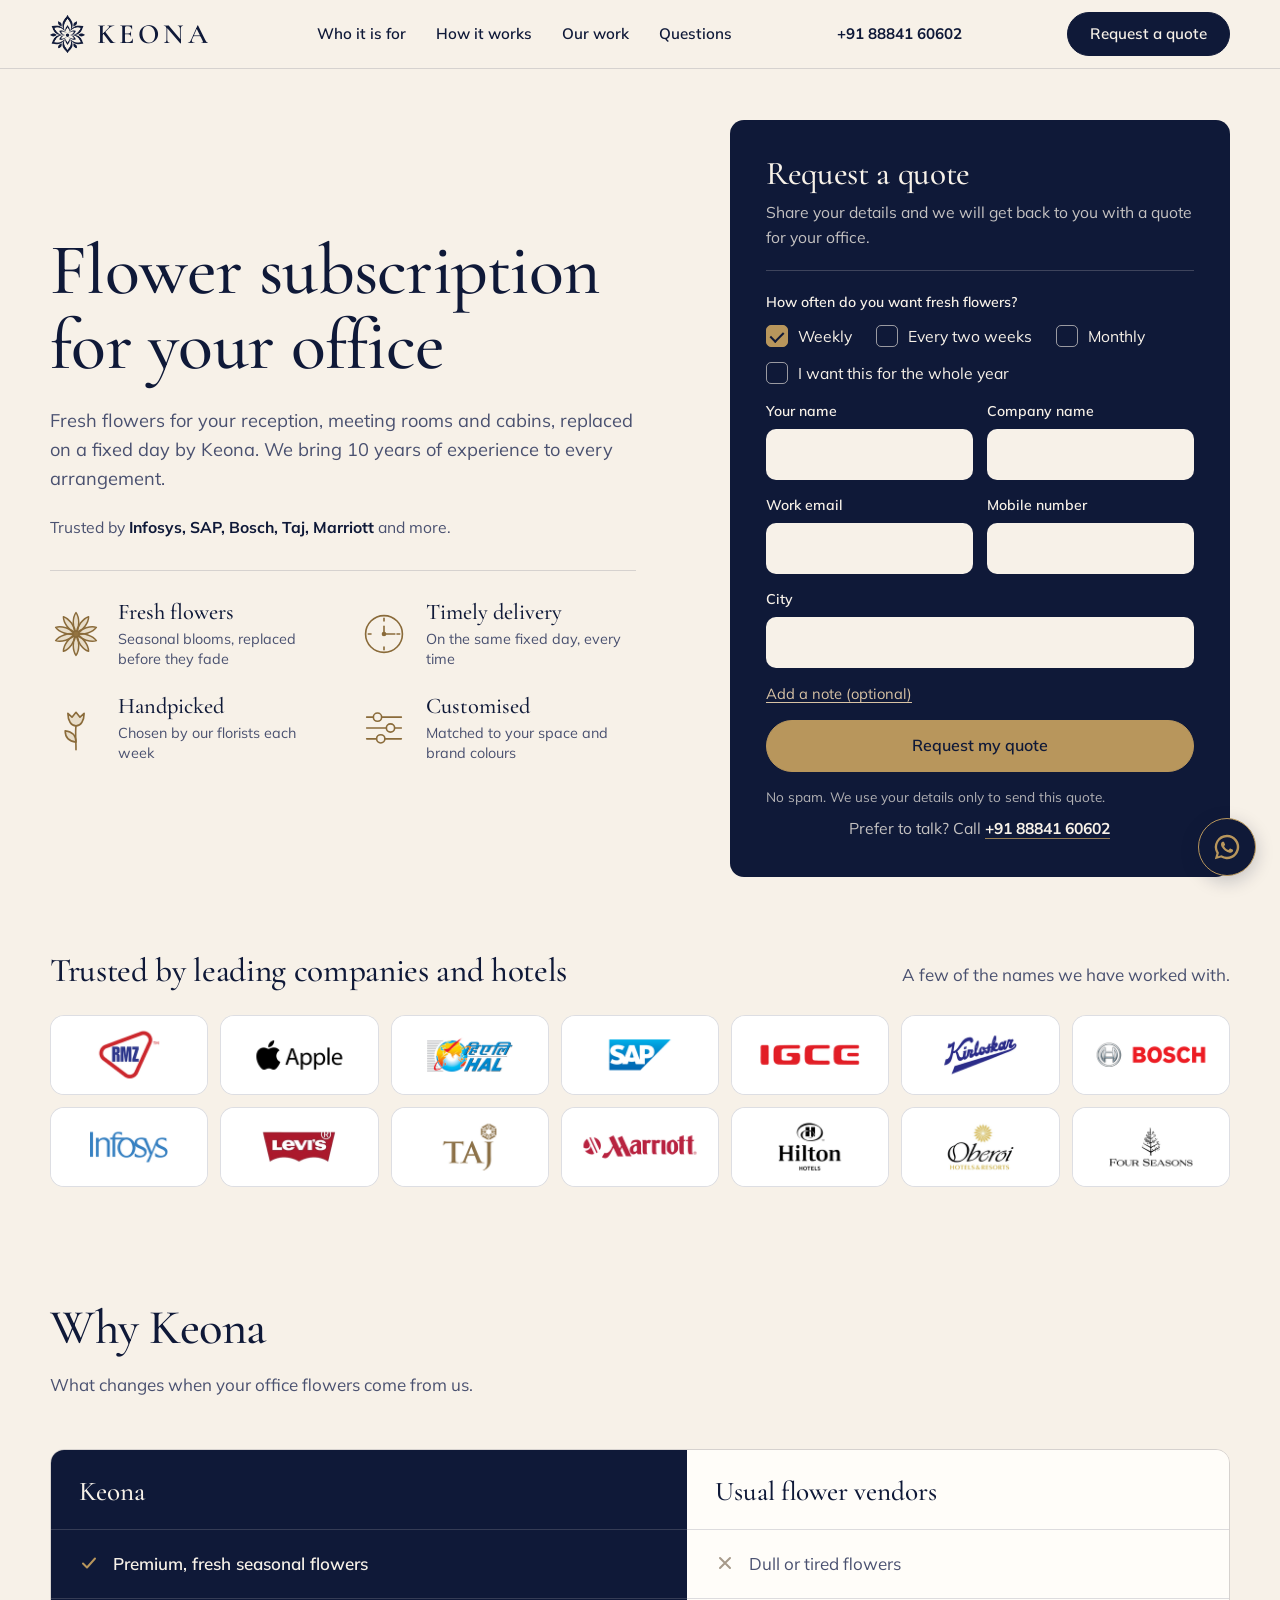
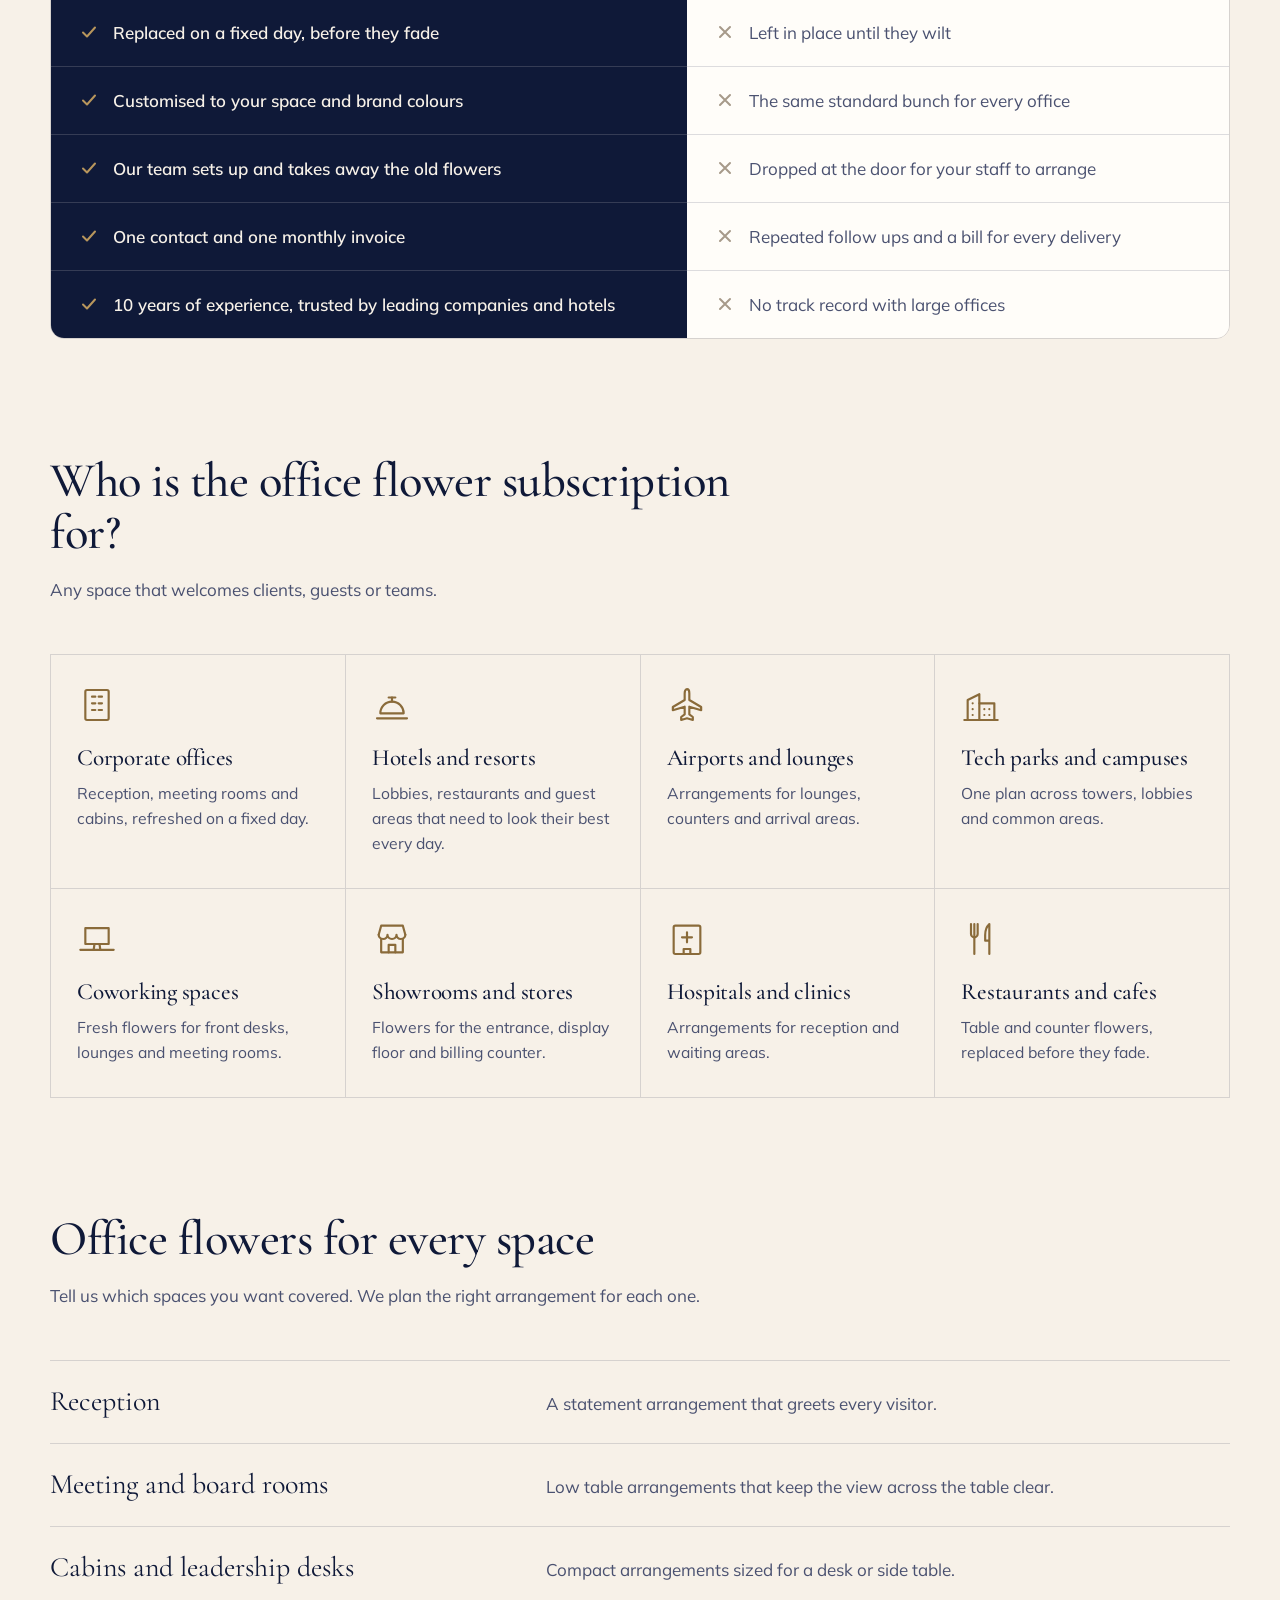
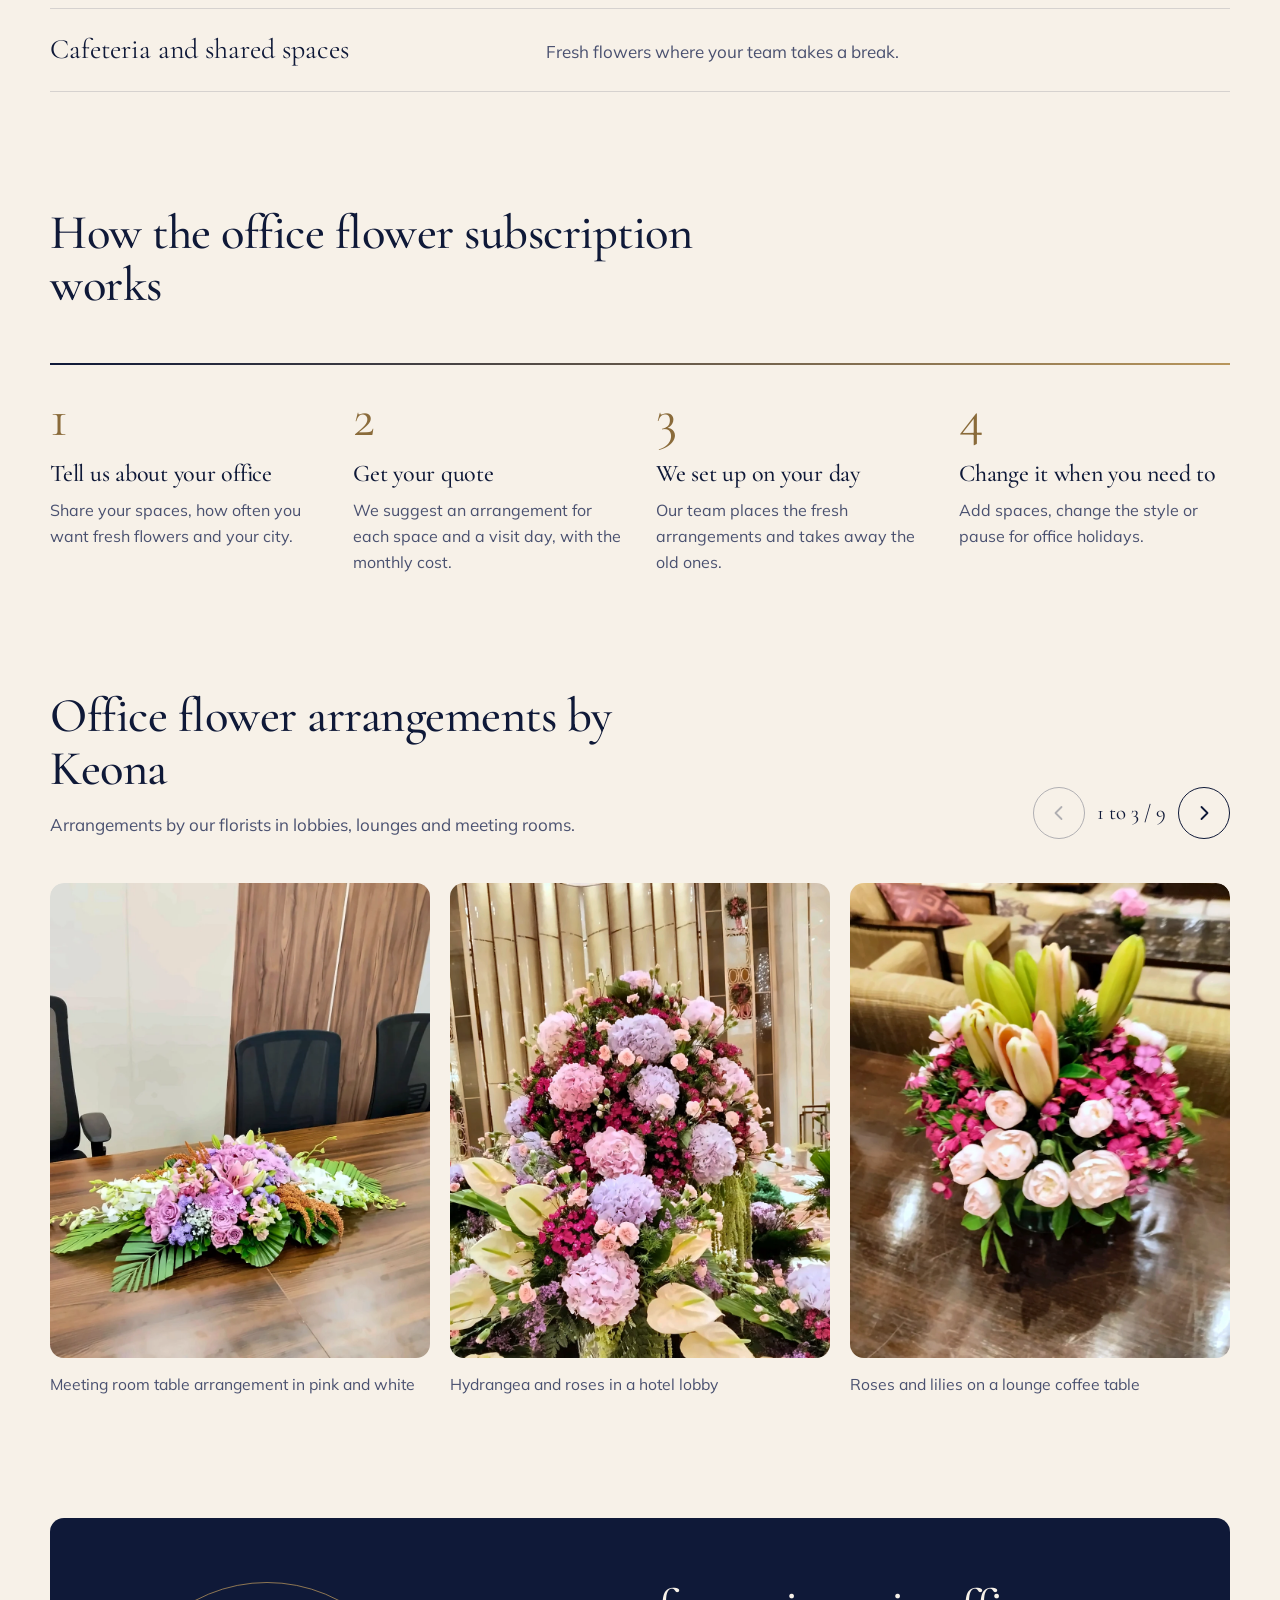
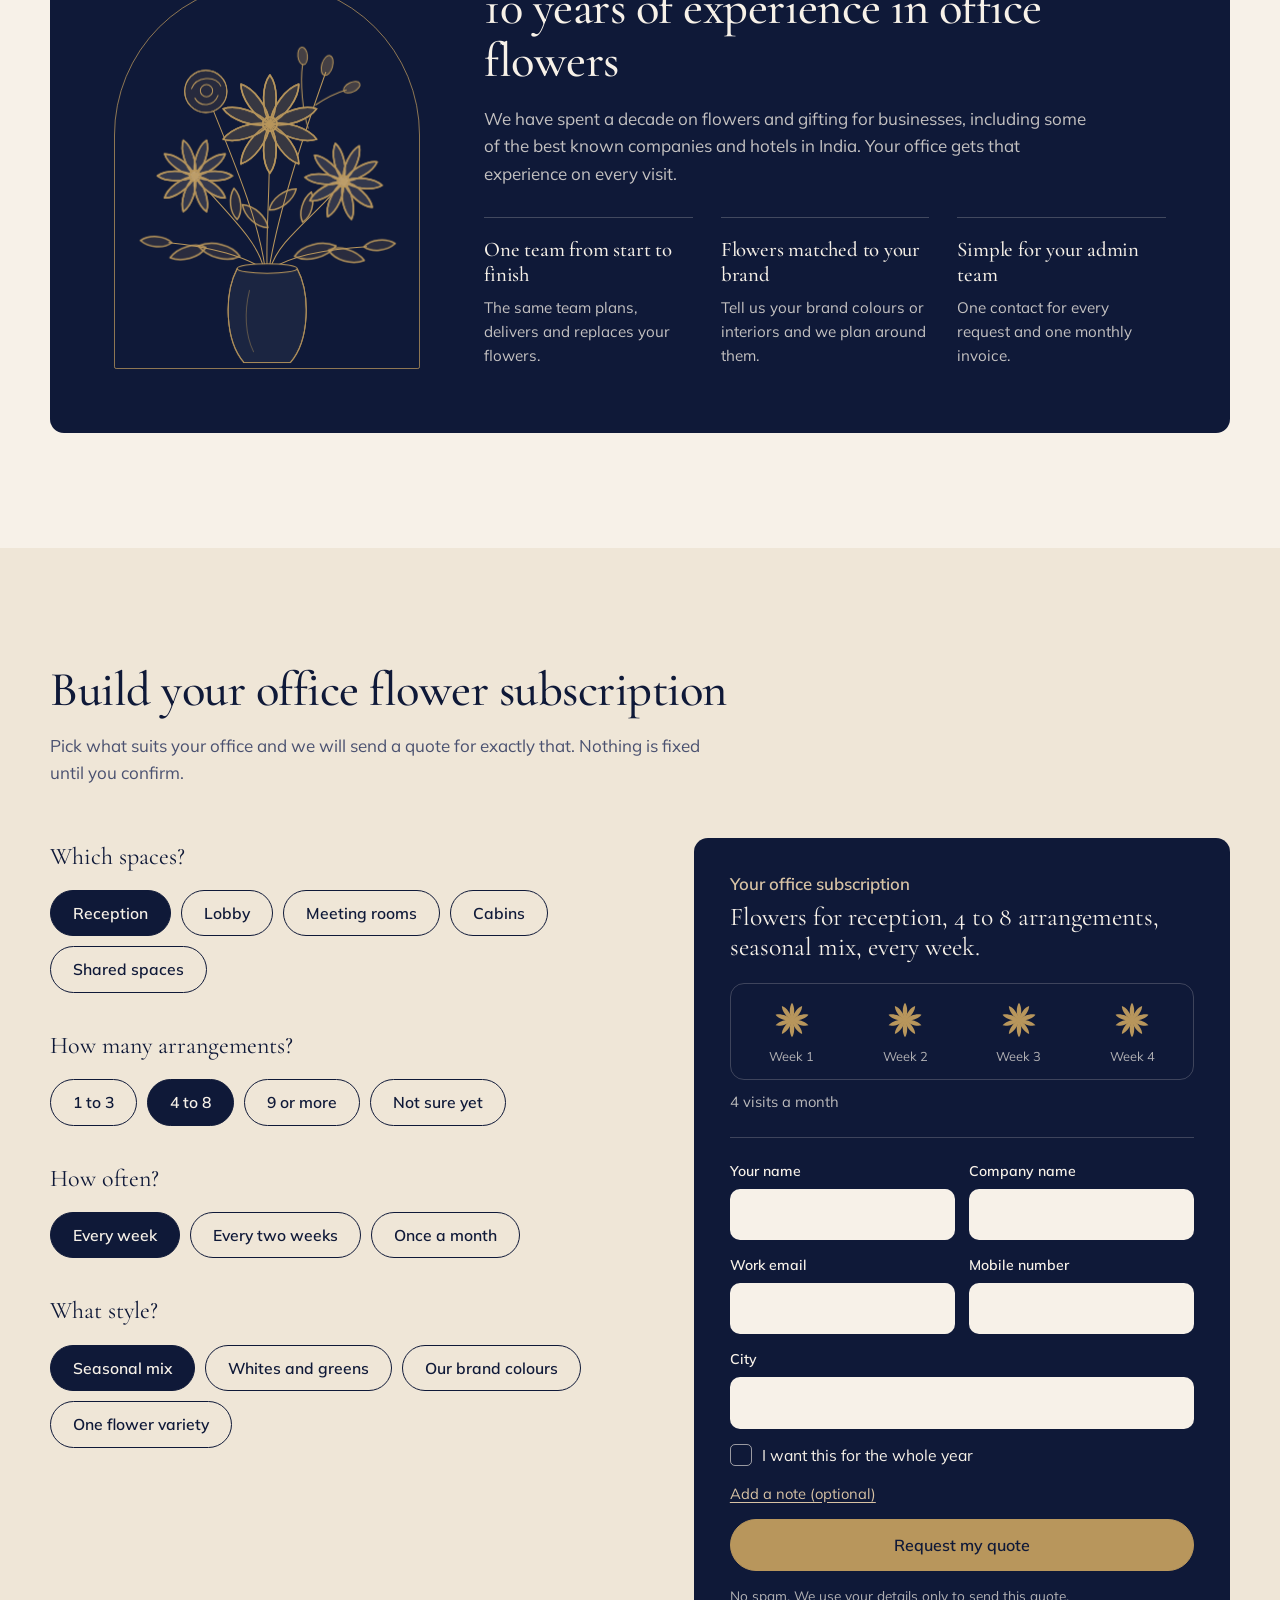
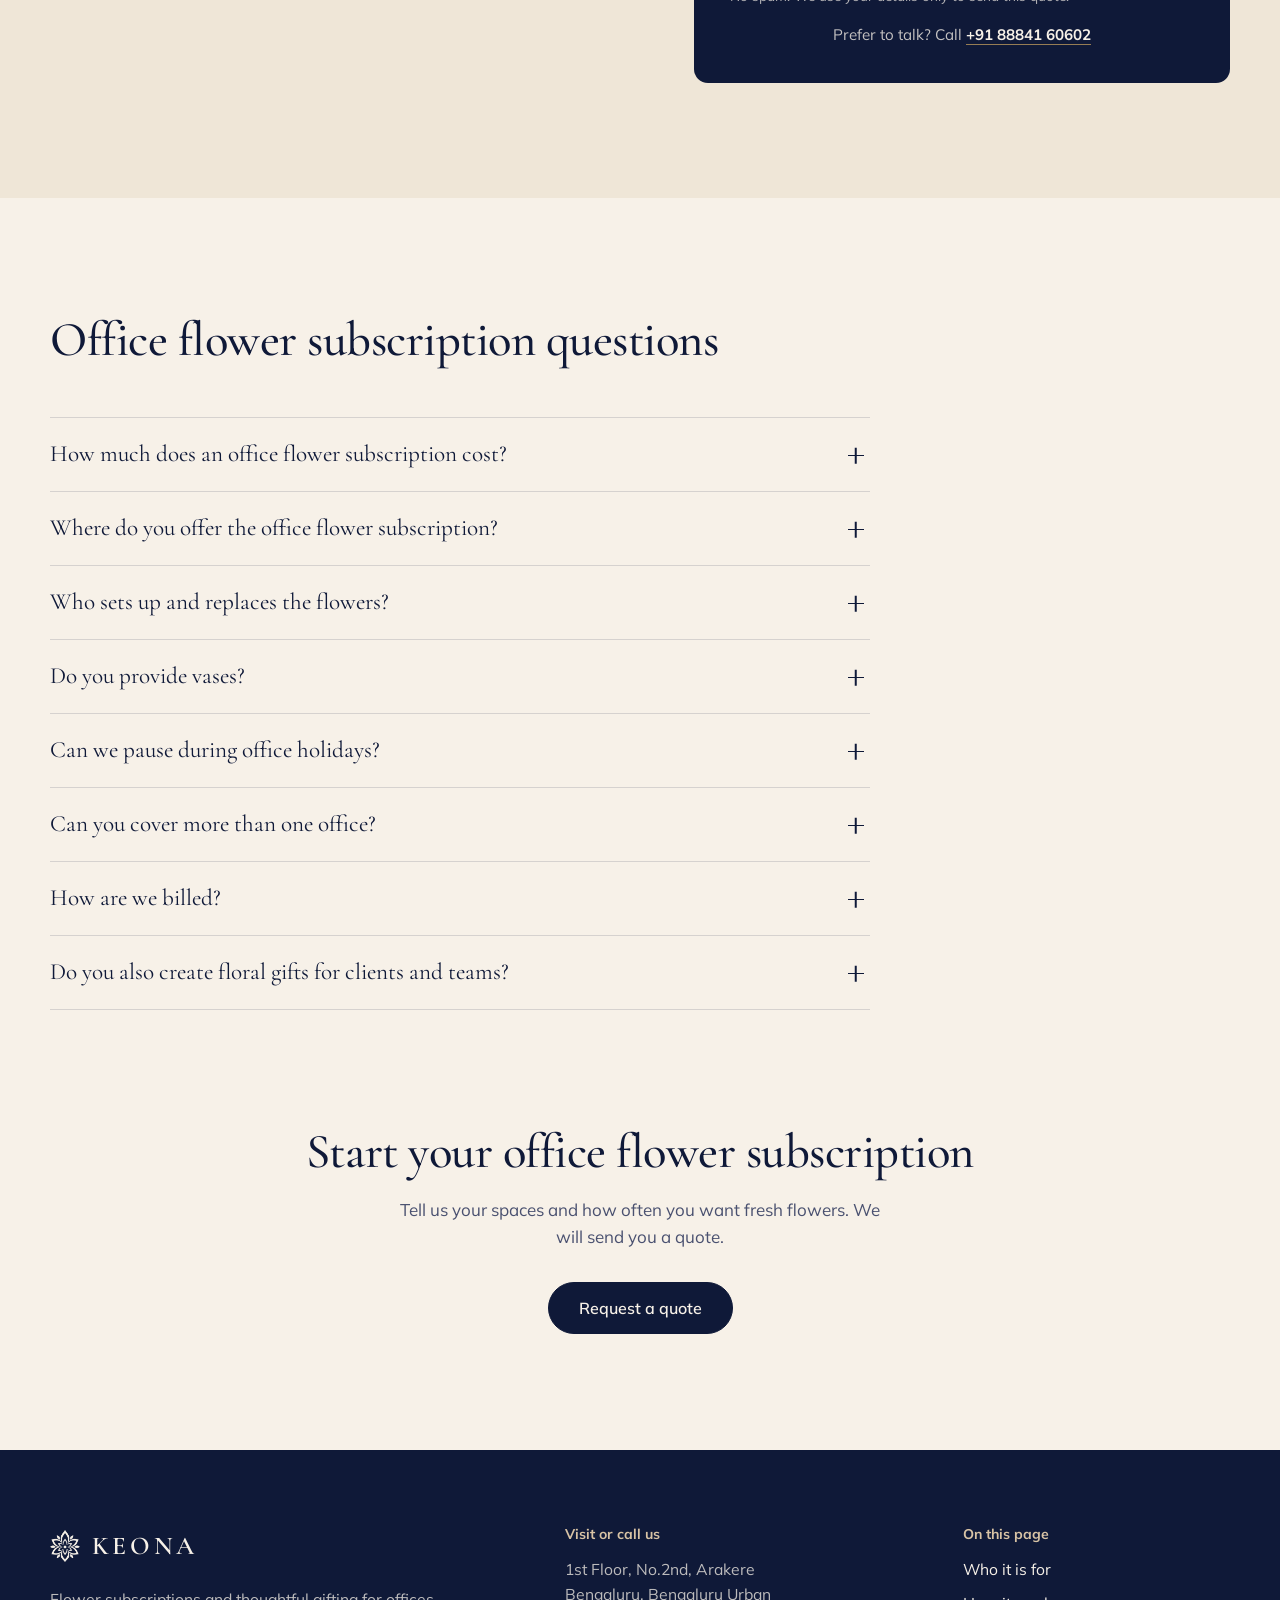
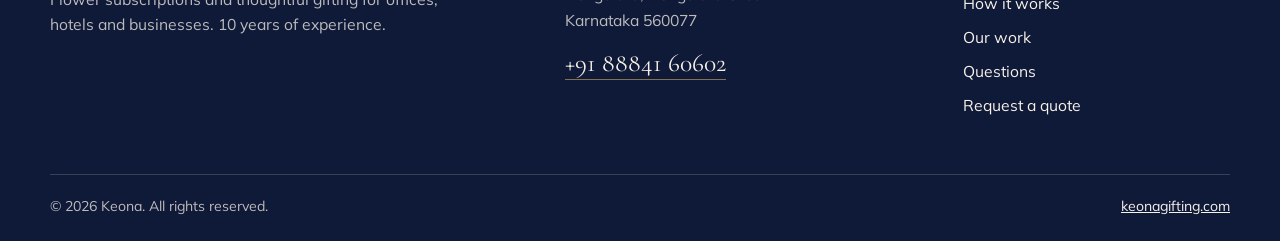
==== index.html @ 11b24343 "Change in whatsapp" ====
<!DOCTYPE html>
<html lang="en-IN">
<head>
<meta charset="utf-8">
<meta name="viewport" content="width=device-width, initial-scale=1">
<title>Flower Subscription for Your Office | Keona</title>
<meta name="description" content="Flower subscription for your office from Keona. Fresh flowers for your reception, meeting rooms and cabins, replaced every week, every two weeks or once a month. 10 years of experience. Trusted by leading companies and hotels. Request a quote.">
<link rel="icon" type="image/png" href="[data-uri]">
<link rel="preconnect" href="https://fonts.googleapis.com">
<link rel="preconnect" href="https://fonts.gstatic.com" crossorigin>
<link href="https://fonts.googleapis.com/css2?family=Cormorant+Garamond:wght@400;500;600&family=Mulish:wght@400;500;600;700&display=swap" rel="stylesheet">
<link href="style.css" rel="stylesheet"></link>
<script type="application/ld+json">{"@context": "https://schema.org", "@type": "LocalBusiness", "name": "Keona", "url": "https://keonagifting.com", "telephone": "+918884160602", "address": {"@type": "PostalAddress", "streetAddress": "1st Floor, No.2nd, Arakere", "addressLocality": "Bengaluru", "addressRegion": "Karnataka", "postalCode": "560077", "addressCountry": "IN"}}</script>
</head>
<body>

<!-- Shared flower shapes -->
<svg width="0" height="0" style="position:absolute" aria-hidden="true" focusable="false">
  <defs>
    <path id="petal" vector-effect="non-scaling-stroke" d="M0 0C-7-12-6-30 0-38C6-30 7-12 0 0Z"/>
    <path id="leaf" vector-effect="non-scaling-stroke" d="M0 0C10-9 30-9 42 0C30 9 10 9 0 0Z"/>
    <g id="bloom">
      <use href="#petal"/><use href="#petal" transform="rotate(36)"/><use href="#petal" transform="rotate(72)"/><use href="#petal" transform="rotate(108)"/><use href="#petal" transform="rotate(144)"/><use href="#petal" transform="rotate(180)"/><use href="#petal" transform="rotate(216)"/><use href="#petal" transform="rotate(252)"/><use href="#petal" transform="rotate(288)"/><use href="#petal" transform="rotate(324)"/>
      <circle r="5.5" vector-effect="non-scaling-stroke"/>
    </g>
  </defs>
</svg>

<header class="nav">
  <div class="wrap nav-in">
    <a class="brand" href="/" aria-label="Keona home"><img src="[data-uri]" width="134" height="144" alt="">Keona</a>
    <ul class="nav-links">
      <li><a href="#who">Who it is for</a></li>
      <li><a href="#how">How it works</a></li>
      <li><a href="#work">Our work</a></li>
      <li><a href="#faq">Questions</a></li>
    </ul>
    <a class="nav-phone" href="tel:+918884160602" data-loc="nav">+91 88841 60602</a>
    <a class="btn" href="#quote">Request a quote</a>
  </div>
</header>

<main>

<section class="hero">
  <div class="wrap">
    <div class="hero-grid">
      <div class="hero-text">
        <h1>Flower subscription for your office</h1>
        <p class="lede">Fresh flowers for your reception, meeting rooms and cabins, replaced on a fixed day by Keona. We bring 10 years of experience to every arrangement.</p>
        <p class="trust-line">Trusted by <strong>Infosys, SAP, Bosch, Taj, Marriott</strong> and more.</p>
      </div>
      <aside class="lead-card" id="quote" aria-label="Request a quote">
        <h2>Request a quote</h2>
        <p>Share your details and we will get back to you with a quote for your office.</p>
        <form class="form qform" id="form-a" data-source="hero" novalidate>
          <fieldset class="pick">
            <legend>How often do you want fresh flowers?</legend>
            <label><input type="radio" name="hfreq" value="weekly" checked>Weekly</label>
            <label><input type="radio" name="hfreq" value="fortnightly">Every two weeks</label>
            <label><input type="radio" name="hfreq" value="monthly">Monthly</label>
          </fieldset>
          <div class="pick"><label><input type="checkbox" name="year" value="yes">I want this for the whole year</label></div>
          <div class="two">
            <div class="field">
              <label for="name-a">Your name</label>
              <input id="name-a" name="name" type="text" autocomplete="name" required>
              <span class="err">Enter your name</span>
            </div>
            <div class="field">
              <label for="company-a">Company name</label>
              <input id="company-a" name="company" type="text" autocomplete="organization" required>
              <span class="err">Enter your company name</span>
            </div>
          </div>
          <div class="two">
            <div class="field">
              <label for="email-a">Work email</label>
              <input id="email-a" name="email" type="email" inputmode="email" autocomplete="email" required>
              <span class="err">Enter a valid work email</span>
            </div>
            <div class="field">
              <label for="phone-a">Mobile number</label>
              <input id="phone-a" name="phone" type="tel" inputmode="tel" autocomplete="tel" required>
              <span class="err">Enter a 10 digit mobile number</span>
            </div>
          </div>
          <div class="field">
            <label for="city-a">City</label>
            <input id="city-a" name="city" type="text" autocomplete="address-level2" required>
            <span class="err">Enter your city</span>
          </div>
          <details class="note">
            <summary>Add a note (optional)</summary>
            <div class="field"><textarea name="notes" aria-label="Note for Keona"></textarea></div>
          </details>
          <input class="hp" type="text" name="website" tabindex="-1" autocomplete="off" aria-hidden="true">
          <button class="btn btn-gold btn-block" type="submit">Request my quote</button>
          <p class="form-note">No spam. We use your details only to send this quote.</p>
          <div class="form-msg" role="status"></div>
        </form>
        <div class="form-done" hidden tabindex="-1">
          <p class="done-title">Quote requested</p>
          <p class="done-text"></p>
        </div>
        <p class="form-call">Prefer to talk? Call <a href="tel:+918884160602" data-loc="hero_form">+91 88841 60602</a></p>
      </aside>
      <ul class="perks">
      <li>
        <svg viewBox="0 0 48 48" aria-hidden="true"><g class="a-breathe" fill="rgba(184,150,92,.22)"><use href="#bloom" transform="translate(24 24) scale(.52)"/></g></svg>
        <div><strong>Fresh flowers</strong><span>Seasonal blooms, replaced before they fade</span></div>
      </li>
      <li>
        <svg viewBox="0 0 48 48" aria-hidden="true"><circle cx="24" cy="24" r="17"/><path d="M24 9.500v2.500M24 36v2.500M9.500 24H12M36 24h2.500"/><path class="a-hour" d="M24 24v-7"/><path class="a-min" d="M24 24h10"/><circle cx="24" cy="24" r="1.400" fill="currentColor"/></svg>
        <div><strong>Timely delivery</strong><span>On the same fixed day, every time</span></div>
      </li>
      <li>
        <svg viewBox="0 0 48 48" aria-hidden="true"><g class="a-sway"><path d="M24 44c0-9-.800-15 0-22"/><path d="M16.500 10.500c0 7 3.200 11.500 7.500 11.500s7.500-4.500 7.500-11.500l-3.800 3.500L24 9.500 20.300 14Z" fill="rgba(184,150,92,.22)"/><path d="M24 37c-6.500-.800-10-4.800-10-10.500 6.500.800 10 4.800 10 10.500Z" fill="rgba(184,150,92,.22)"/></g></svg>
        <div><strong>Handpicked</strong><span>Chosen by our florists each week</span></div>
      </li>
      <li>
        <svg viewBox="0 0 48 48" aria-hidden="true"><path d="M8 14h32M8 24h32M8 34h32"/><circle class="a-knob k1" cx="18" cy="14" r="3.800"/><circle class="a-knob k2" cx="30" cy="24" r="3.800"/><circle class="a-knob k3" cx="21" cy="34" r="3.800"/></svg>
        <div><strong>Customised</strong><span>Matched to your space and brand colours</span></div>
      </li>
    </ul>
    </div>
    
  </div>
</section>

<section class="clients" id="clients">
  <div class="wrap">
    <div class="clients-head">
      <h2>Trusted by leading companies and hotels</h2>
      <p>A few of the names we have worked with.</p>
    </div>
    <ul class="logo-wall">
      <li><img src="[data-uri]" width="320" height="160" alt="RMZ logo" loading="lazy"></li>
      <li><img src="[data-uri]" width="320" height="160" alt="Apple logo" loading="lazy"></li>
      <li><img src="[data-uri]" width="320" height="160" alt="HAL logo" loading="lazy"></li>
      <li><img src="[data-uri]" width="320" height="160" alt="SAP logo" loading="lazy"></li>
      <li><img src="[data-uri]" width="320" height="160" alt="IGCE logo" loading="lazy"></li>
      <li><img src="[data-uri]" width="320" height="160" alt="Kirloskar logo" loading="lazy"></li>
      <li><img src="[data-uri]" width="320" height="160" alt="Bosch logo" loading="lazy"></li>
      <li><img src="[data-uri]" width="320" height="160" alt="Infosys logo" loading="lazy"></li>
      <li><img src="[data-uri]" width="320" height="160" alt="Levi's logo" loading="lazy"></li>
      <li><img src="[data-uri]" width="320" height="160" alt="Taj Hotels logo" loading="lazy"></li>
      <li><img src="[data-uri]" width="320" height="160" alt="Marriott logo" loading="lazy"></li>
      <li><img src="[data-uri]" width="320" height="160" alt="Hilton logo" loading="lazy"></li>
      <li><img src="[data-uri]" width="320" height="160" alt="Oberoi Hotels and Resorts logo" loading="lazy"></li>
      <li><img src="[data-uri]" width="320" height="160" alt="Four Seasons logo" loading="lazy"></li>
    </ul>
  </div>
</section>

<section class="section" id="why">
  <div class="wrap">
    <div class="section-head">
      <h2>Why Keona</h2>
      <p>What changes when your office flowers come from us.</p>
    </div>
    <div class="vs-wrap">
      <table class="vs">
        <thead>
          <tr><th class="k" scope="col">Keona</th><th class="x" scope="col">Usual flower vendors</th></tr>
        </thead>
        <tbody>
          <tr><td class="k"><svg viewBox="0 0 20 20" aria-hidden="true"><path d="M4 10.500l4 4 8-9"/></svg><span>Premium, fresh seasonal flowers</span></td><td class="x"><svg viewBox="0 0 20 20" aria-hidden="true"><path d="M5 5l10 10M15 5L5 15"/></svg><span>Dull or tired flowers</span></td></tr>
          <tr><td class="k"><svg viewBox="0 0 20 20" aria-hidden="true"><path d="M4 10.500l4 4 8-9"/></svg><span>Replaced on a fixed day, before they fade</span></td><td class="x"><svg viewBox="0 0 20 20" aria-hidden="true"><path d="M5 5l10 10M15 5L5 15"/></svg><span>Left in place until they wilt</span></td></tr>
          <tr><td class="k"><svg viewBox="0 0 20 20" aria-hidden="true"><path d="M4 10.500l4 4 8-9"/></svg><span>Customised to your space and brand colours</span></td><td class="x"><svg viewBox="0 0 20 20" aria-hidden="true"><path d="M5 5l10 10M15 5L5 15"/></svg><span>The same standard bunch for every office</span></td></tr>
          <tr><td class="k"><svg viewBox="0 0 20 20" aria-hidden="true"><path d="M4 10.500l4 4 8-9"/></svg><span>Our team sets up and takes away the old flowers</span></td><td class="x"><svg viewBox="0 0 20 20" aria-hidden="true"><path d="M5 5l10 10M15 5L5 15"/></svg><span>Dropped at the door for your staff to arrange</span></td></tr>
          <tr><td class="k"><svg viewBox="0 0 20 20" aria-hidden="true"><path d="M4 10.500l4 4 8-9"/></svg><span>One contact and one monthly invoice</span></td><td class="x"><svg viewBox="0 0 20 20" aria-hidden="true"><path d="M5 5l10 10M15 5L5 15"/></svg><span>Repeated follow ups and a bill for every delivery</span></td></tr>
          <tr><td class="k"><svg viewBox="0 0 20 20" aria-hidden="true"><path d="M4 10.500l4 4 8-9"/></svg><span>10 years of experience, trusted by leading companies and hotels</span></td><td class="x"><svg viewBox="0 0 20 20" aria-hidden="true"><path d="M5 5l10 10M15 5L5 15"/></svg><span>No track record with large offices</span></td></tr>
        </tbody>
      </table>
    </div>
  </div>
</section>

<section class="section section-flush" id="who">
  <div class="wrap">
    <div class="section-head">
      <h2>Who is the office flower subscription for?</h2>
      <p>Any space that welcomes clients, guests or teams.</p>
    </div>
    <ul class="who-grid">
      <li><svg viewBox="0 0 24 24" fill="none" stroke="currentColor" stroke-width="1.3" stroke-linecap="round" stroke-linejoin="round" aria-hidden="true"><rect x="5" y="3" width="14" height="18" rx="1"/><path d="M9 7h2M13 7h2M9 11h2M13 11h2M9 15h2M13 15h2"/></svg><h3>Corporate offices</h3><p>Reception, meeting rooms and cabins, refreshed on a fixed day.</p></li>
      <li><svg viewBox="0 0 24 24" fill="none" stroke="currentColor" stroke-width="1.3" stroke-linecap="round" stroke-linejoin="round" aria-hidden="true"><path d="M3 20h18"/><path d="M5 17a7 7 0 0 1 14 0Z"/><path d="M12 10V7.5"/><path d="M10 7.5h4"/></svg><h3>Hotels and resorts</h3><p>Lobbies, restaurants and guest areas that need to look their best every day.</p></li>
      <li><svg viewBox="0 0 24 24" fill="none" stroke="currentColor" stroke-width="1.3" stroke-linecap="round" stroke-linejoin="round" aria-hidden="true"><path d="M12 2.5c.8 0 1.4 1 1.4 2.4V9l7.1 4.2v1.9l-7.1-2.1v4.6l2.1 1.6V21L12 20l-3.5 1v-1.8l2.1-1.6V13l-7.1 2.1v-1.9L10.600 9V4.900c0-1.400.600-2.400 1.400-2.400Z"/></svg><h3>Airports and lounges</h3><p>Arrangements for lounges, counters and arrival areas.</p></li>
      <li><svg viewBox="0 0 24 24" fill="none" stroke="currentColor" stroke-width="1.3" stroke-linecap="round" stroke-linejoin="round" aria-hidden="true"><path d="M2 21h20"/><path d="M4 21V9l7-3.500V21"/><path d="M11 11h9v10"/><path d="M7 11v.01M7 14.500v.01M7 18v.01M14 14.500v.01M17 14.500v.01M14 18v.01M17 18v.01"/></svg><h3>Tech parks and campuses</h3><p>One plan across towers, lobbies and common areas.</p></li>
      <li><svg viewBox="0 0 24 24" fill="none" stroke="currentColor" stroke-width="1.3" stroke-linecap="round" stroke-linejoin="round" aria-hidden="true"><path d="M5 5.500h14v9.500H5z"/><path d="M2 18.500h20"/><path d="M10 18.500l.500-3.500M14 18.500l-.500-3.500"/></svg><h3>Coworking spaces</h3><p>Fresh flowers for front desks, lounges and meeting rooms.</p></li>
      <li><svg viewBox="0 0 24 24" fill="none" stroke="currentColor" stroke-width="1.3" stroke-linecap="round" stroke-linejoin="round" aria-hidden="true"><path d="M4 9.500l1.500-5.500h13L20 9.500"/><path d="M4 9.500c0 1.400 1.200 2.500 2.700 2.500s2.600-1.100 2.600-2.500c0 1.400 1.200 2.500 2.700 2.500s2.700-1.100 2.700-2.500c0 1.400 1.100 2.500 2.600 2.500S20 10.900 20 9.500"/><path d="M5.500 12v8h13v-8"/><path d="M10 20v-4.500h4V20"/></svg><h3>Showrooms and stores</h3><p>Flowers for the entrance, display floor and billing counter.</p></li>
      <li><svg viewBox="0 0 24 24" fill="none" stroke="currentColor" stroke-width="1.3" stroke-linecap="round" stroke-linejoin="round" aria-hidden="true"><rect x="4" y="4" width="16" height="17" rx="1"/><path d="M12 8v6M9 11h6"/><path d="M10 21v-3h4v3"/></svg><h3>Hospitals and clinics</h3><p>Arrangements for reception and waiting areas.</p></li>
      <li><svg viewBox="0 0 24 24" fill="none" stroke="currentColor" stroke-width="1.3" stroke-linecap="round" stroke-linejoin="round" aria-hidden="true"><path d="M6 3v6a2 2 0 0 0 4 0V3"/><path d="M8 3v18"/><path d="M17 21V3c-1.700 1.600-2.500 3.900-2.500 6.600V13H17"/></svg><h3>Restaurants and cafes</h3><p>Table and counter flowers, replaced before they fade.</p></li>
    </ul>
  </div>
</section>


<section class="section section-flush" id="spaces">
  <div class="wrap">
    <div class="section-head">
      <h2>Office flowers for every space</h2>
      <p>Tell us which spaces you want covered. We plan the right arrangement for each one.</p>
    </div>
    <dl class="spaces">
      <div><dt>Reception</dt><dd>A statement arrangement that greets every visitor.</dd></div>
      <div><dt>Meeting and board rooms</dt><dd>Low table arrangements that keep the view across the table clear.</dd></div>
      <div><dt>Cabins and leadership desks</dt><dd>Compact arrangements sized for a desk or side table.</dd></div>
      <div><dt>Cafeteria and shared spaces</dt><dd>Fresh flowers where your team takes a break.</dd></div>
    </dl>
  </div>
</section>

<section class="section section-flush" id="how">
  <div class="wrap">
    <div class="section-head">
      <h2>How the office flower subscription works</h2>
    </div>
    <ol class="steps">
      <li>
        <div class="num" aria-hidden="true">1</div>
        <h3>Tell us about your office</h3>
        <p>Share your spaces, how often you want fresh flowers and your city.</p>
      </li>
      <li>
        <div class="num" aria-hidden="true">2</div>
        <h3>Get your quote</h3>
        <p>We suggest an arrangement for each space and a visit day, with the monthly cost.</p>
      </li>
      <li>
        <div class="num" aria-hidden="true">3</div>
        <h3>We set up on your day</h3>
        <p>Our team places the fresh arrangements and takes away the old ones.</p>
      </li>
      <li>
        <div class="num" aria-hidden="true">4</div>
        <h3>Change it when you need to</h3>
        <p>Add spaces, change the style or pause for office holidays.</p>
      </li>
    </ol>
  </div>
</section>

<section class="section section-flush" id="work">
  <div class="wrap">
    <div class="work-head">
      <div class="section-head">
        <h2>Office flower arrangements by Keona</h2>
        <p>Arrangements by our florists in lobbies, lounges and meeting rooms.</p>
      </div>
      <div class="car-ctrl">
        <button class="car-btn" id="car-prev" type="button" aria-label="Previous photos"><svg viewBox="0 0 20 20" fill="none" stroke="currentColor" stroke-width="1.8" stroke-linecap="round" stroke-linejoin="round"><path d="M12.5 4 6.5 10l6 6"/></svg></button>
        <span class="car-count" id="car-count" aria-live="polite">1 / 9</span>
        <button class="car-btn" id="car-next" type="button" aria-label="Next photos"><svg viewBox="0 0 20 20" fill="none" stroke="currentColor" stroke-width="1.8" stroke-linecap="round" stroke-linejoin="round"><path d="M7.5 4l6 6-6 6"/></svg></button>
      </div>
    </div>
    <ul class="track" id="track" tabindex="0" aria-label="Photos of office flower arrangements by Keona">
      <li class="slide"><figure><img src="[data-uri]" width="1000" height="1250" loading="lazy" alt="Pink and white flower arrangement on a meeting room table with office chairs behind"><figcaption>Meeting room table arrangement in pink and white</figcaption></figure></li>
      <li class="slide"><figure><img src="[data-uri]" width="1000" height="1250" loading="lazy" alt="Tall arrangement of pink hydrangea and roses on a round table in a hotel lobby"><figcaption>Hydrangea and roses in a hotel lobby</figcaption></figure></li>
      <li class="slide"><figure><img src="[data-uri]" width="1000" height="1250" loading="lazy" alt="Low arrangement of roses, lilies and pink flowers on a lounge coffee table"><figcaption>Roses and lilies on a lounge coffee table</figcaption></figure></li>
      <li class="slide"><figure><img src="[data-uri]" width="1000" height="1250" loading="lazy" alt="Round arrangement of pink and purple flowers on a wooden side table"><figcaption>Pink and purple blooms on a side table</figcaption></figure></li>
      <li class="slide"><figure><img src="[data-uri]" width="1000" height="1250" loading="lazy" alt="Blue hydrangea with white lilies and chrysanthemums in a glass vase"><figcaption>Blue hydrangea with white lilies</figcaption></figure></li>
      <li class="slide"><figure><img src="[data-uri]" width="1000" height="1250" loading="lazy" alt="Low arrangement of red roses with green and white flowers on a wooden table"><figcaption>Red roses with greens on a wooden table</figcaption></figure></li>
      <li class="slide"><figure><img src="[data-uri]" width="1000" height="1250" loading="lazy" alt="Round posy of pink and white flowers on a table"><figcaption>Pink and white posy for a small table</figcaption></figure></li>
      <li class="slide"><figure><img src="[data-uri]" width="1000" height="1250" loading="lazy" alt="Dome of white and green flowers on a wooden console"><figcaption>Whites and greens on a console</figcaption></figure></li>
      <li class="slide"><figure><img src="[data-uri]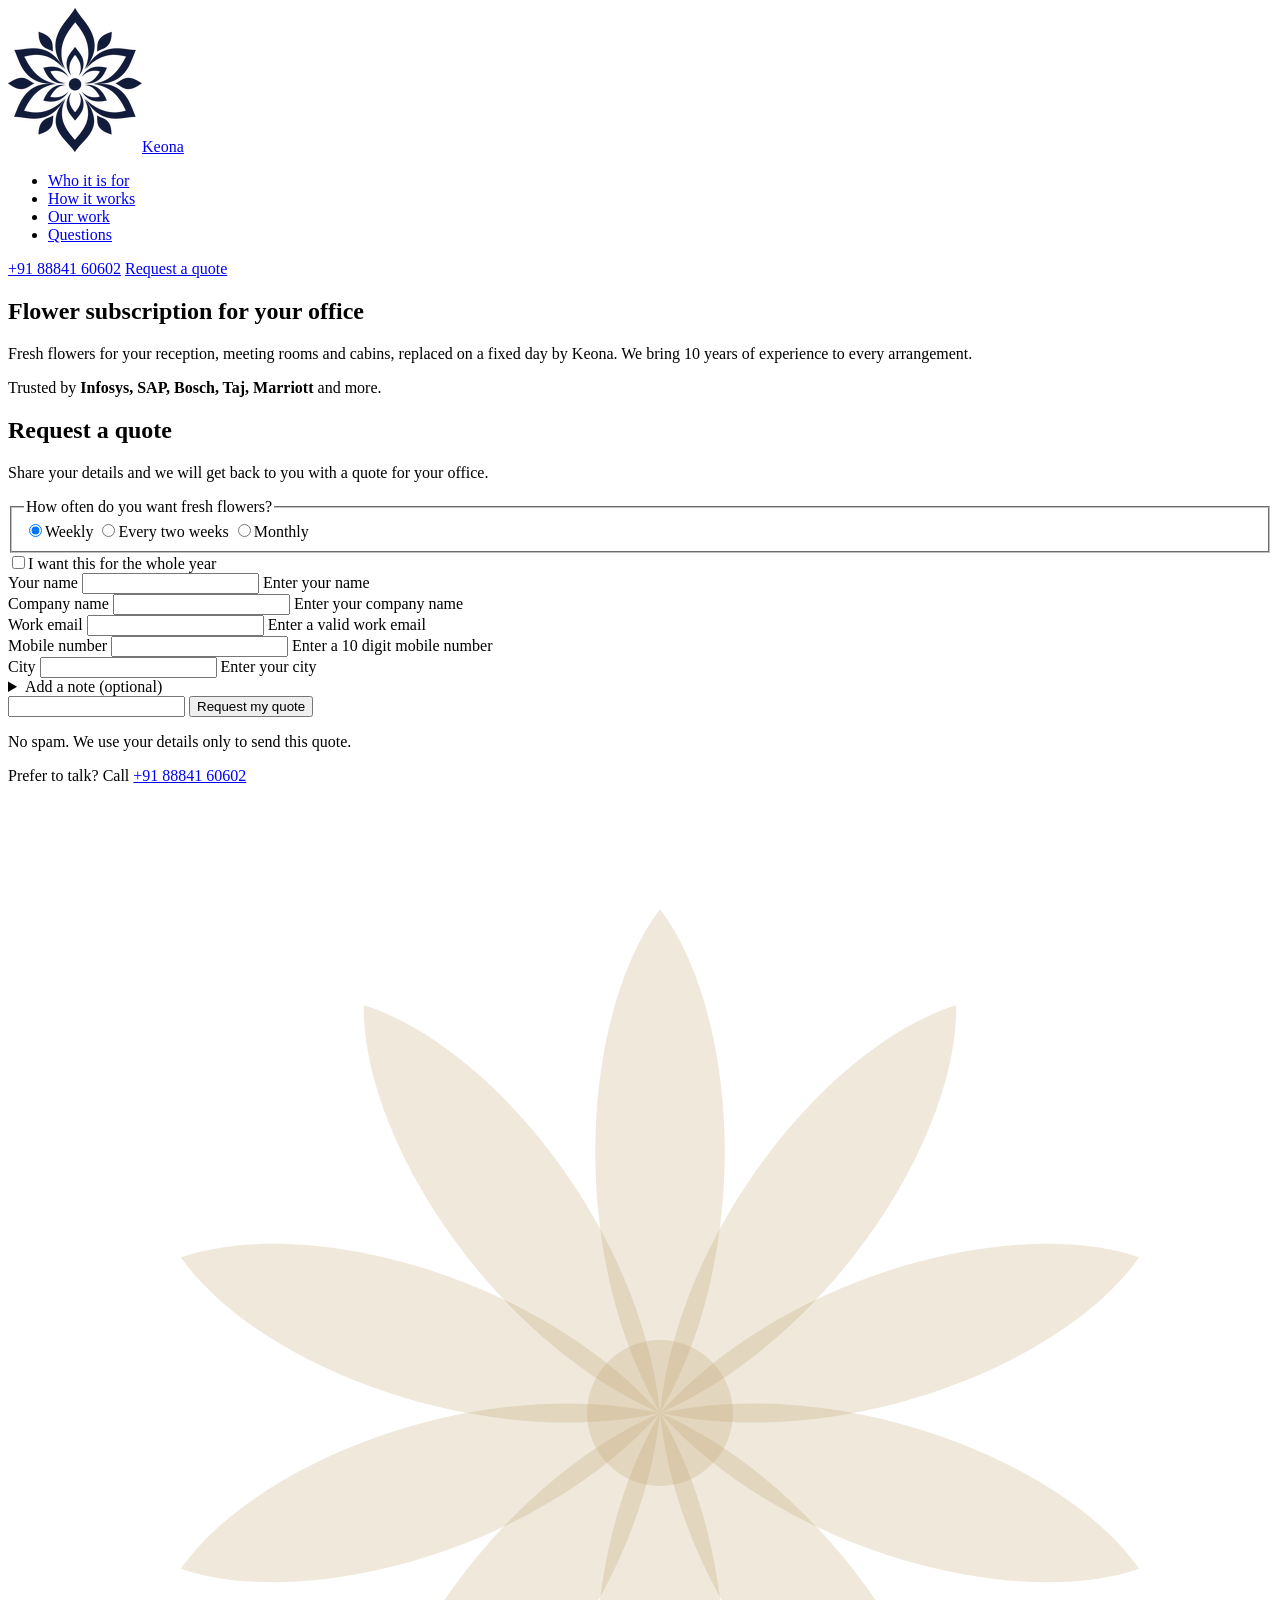
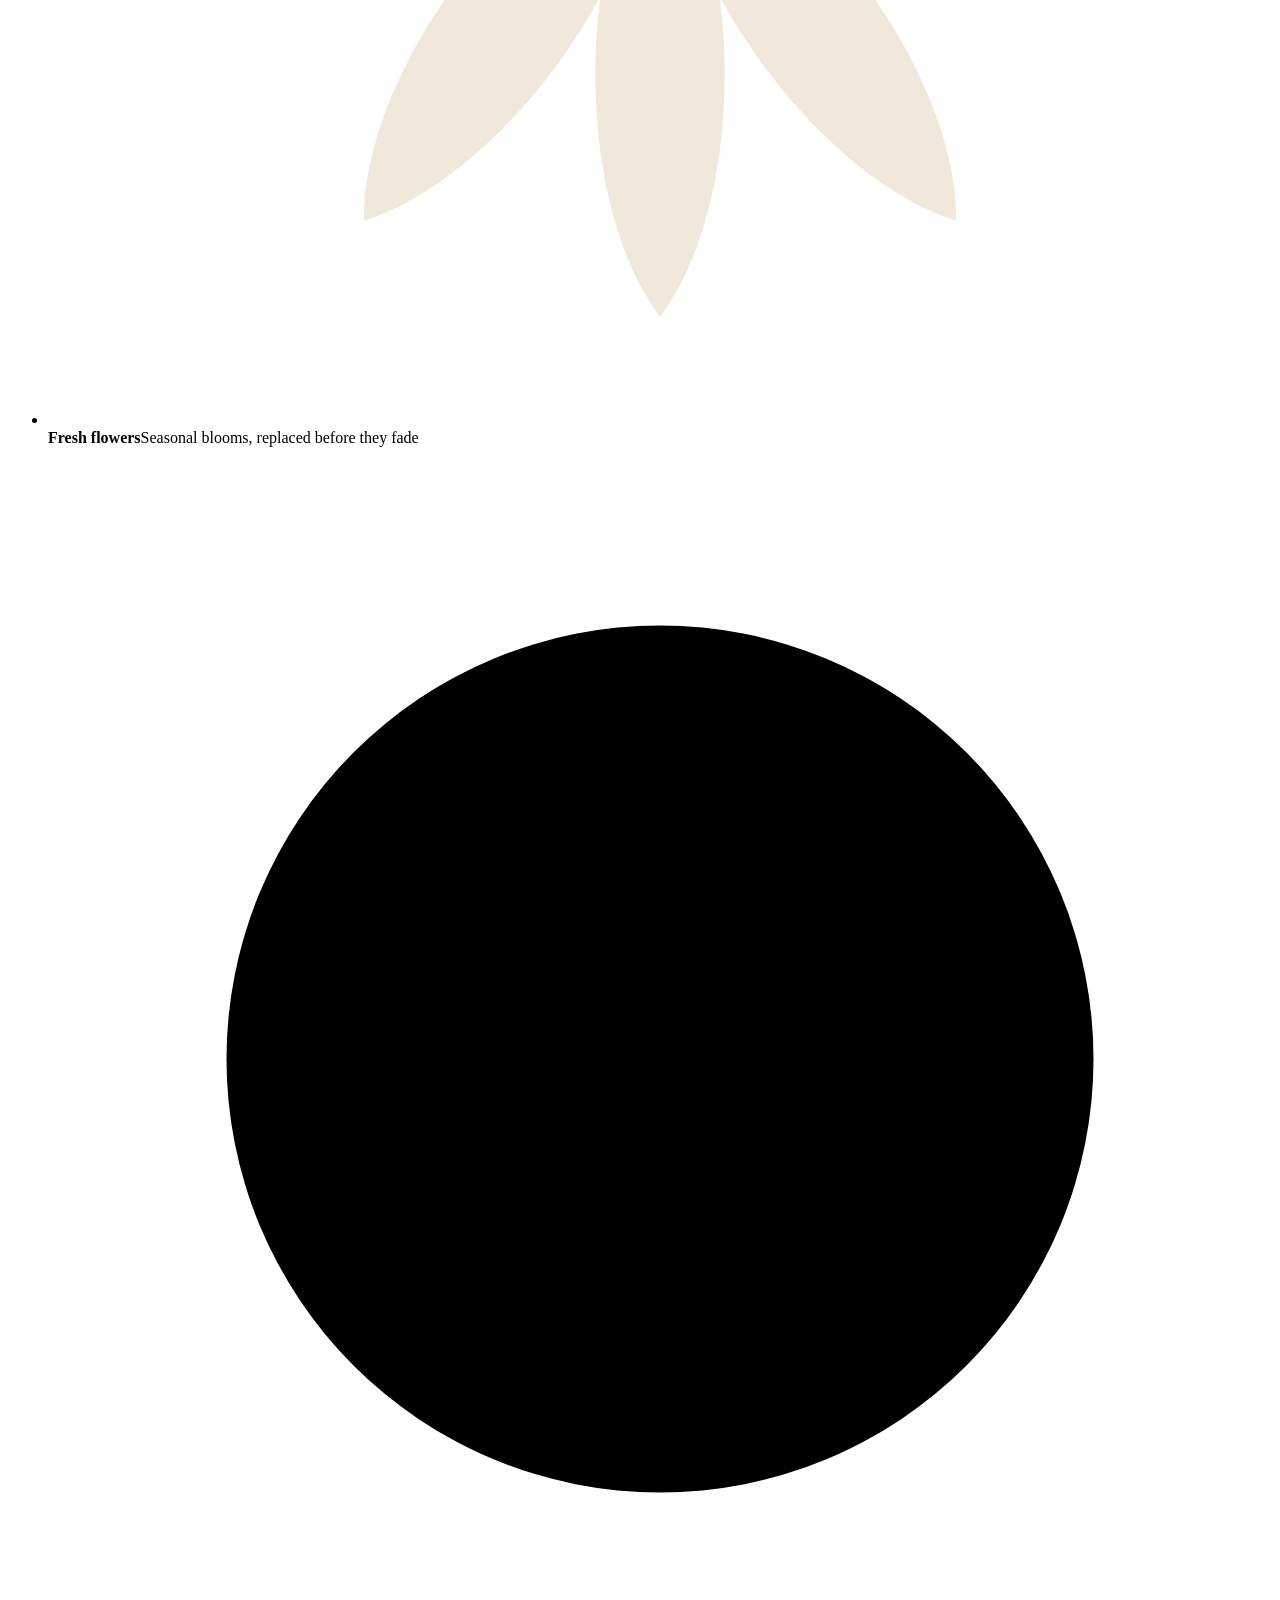
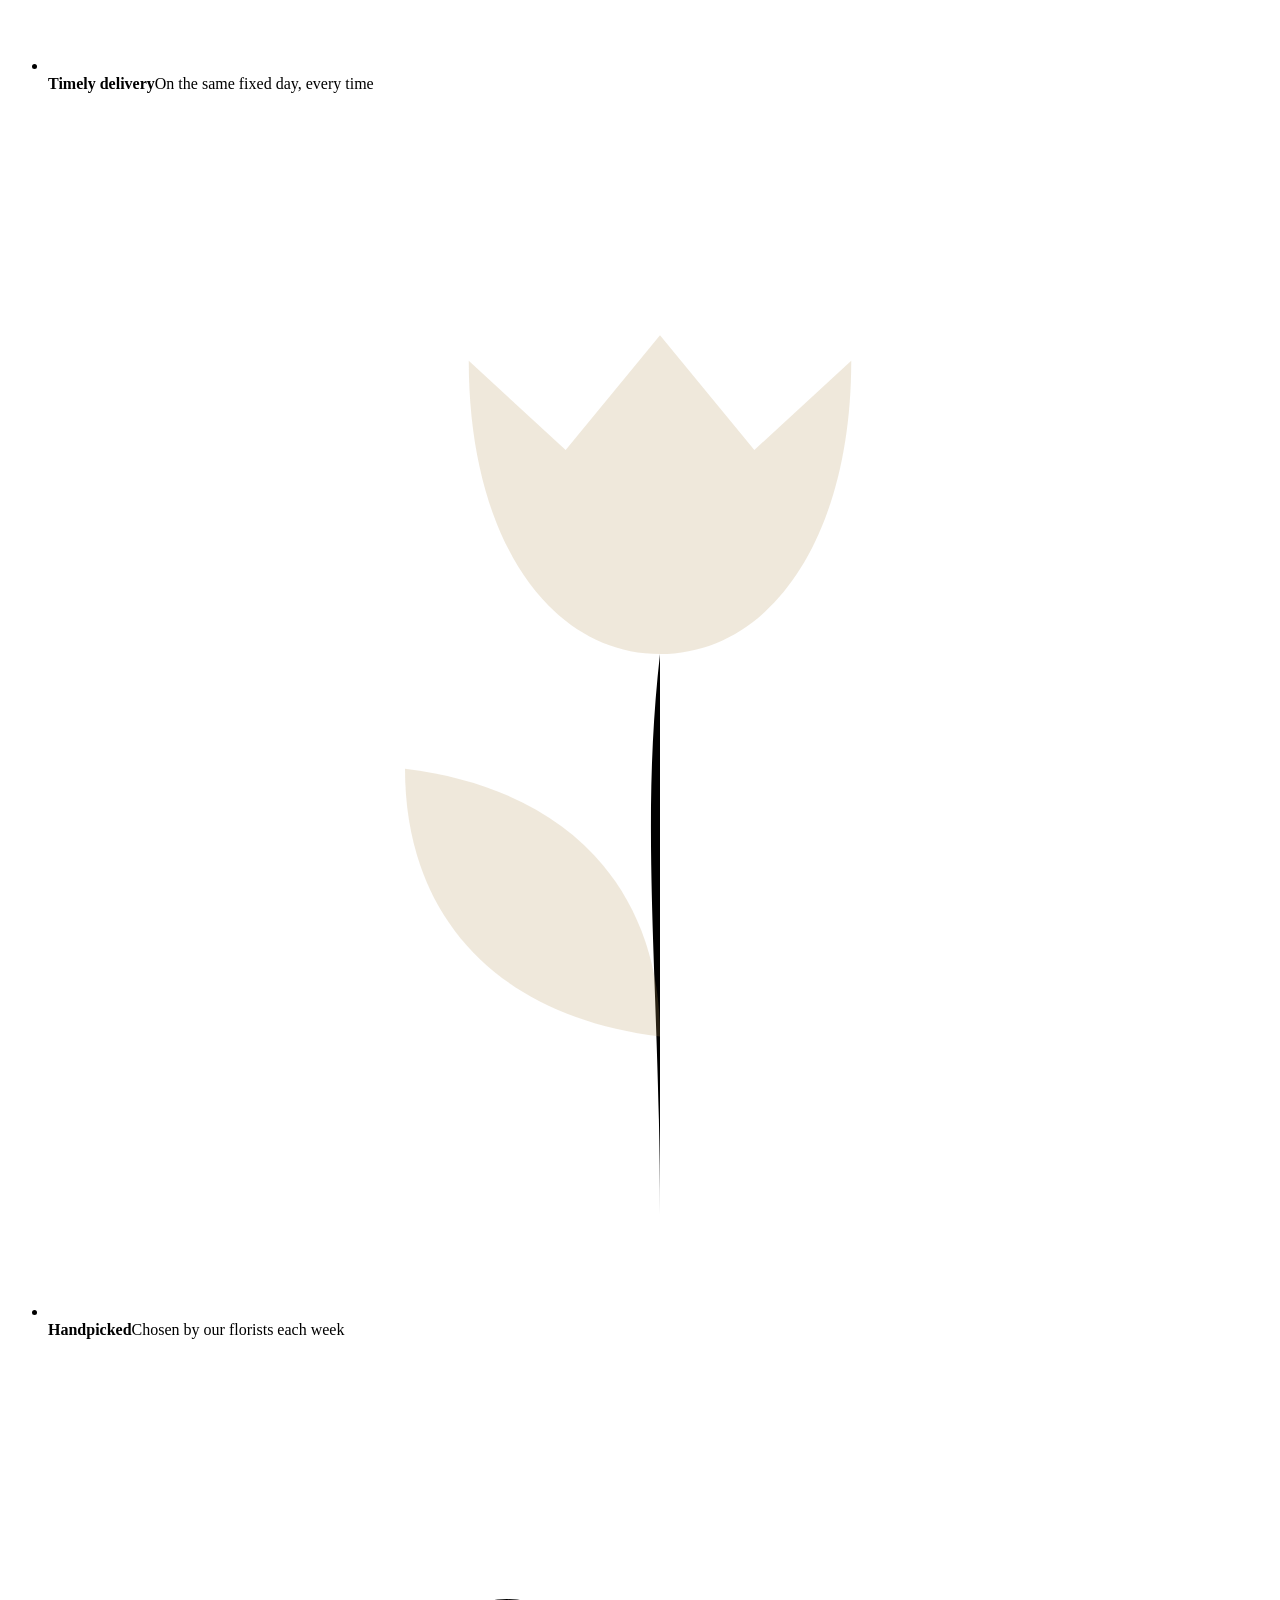
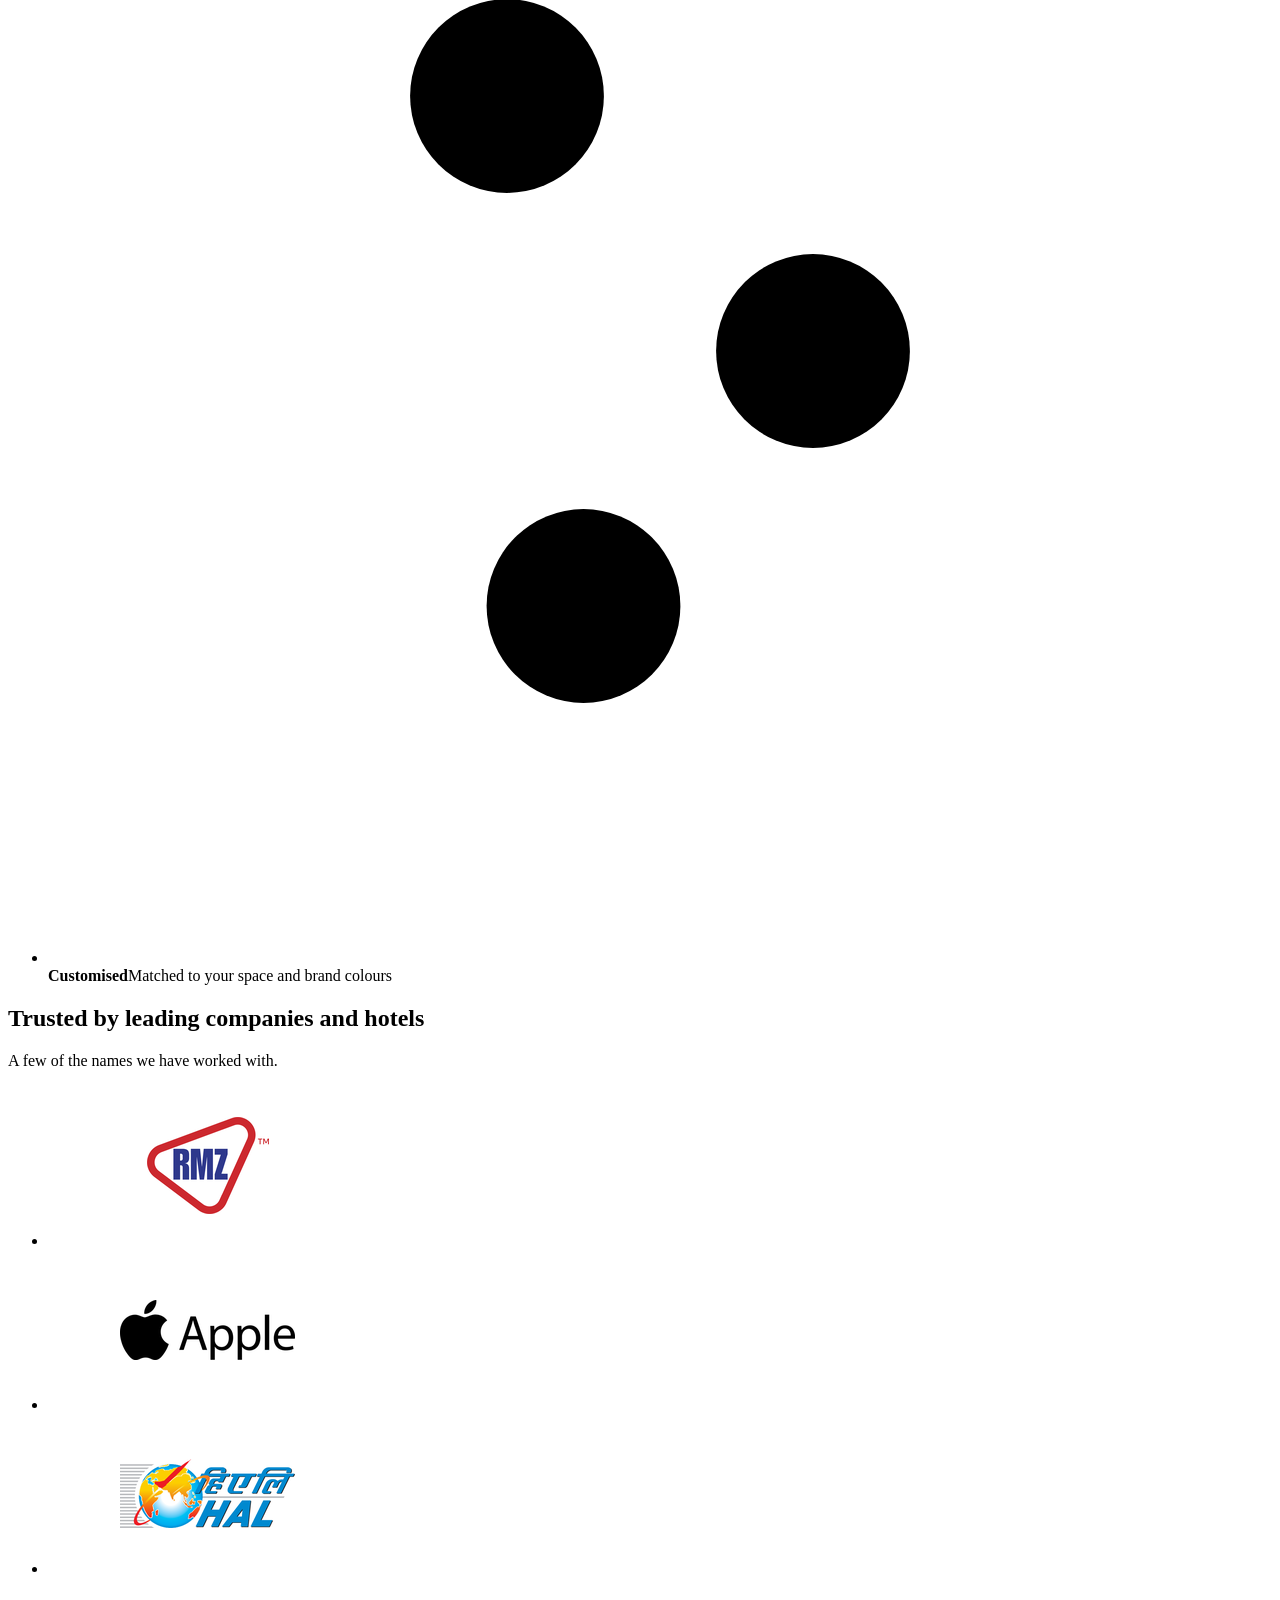
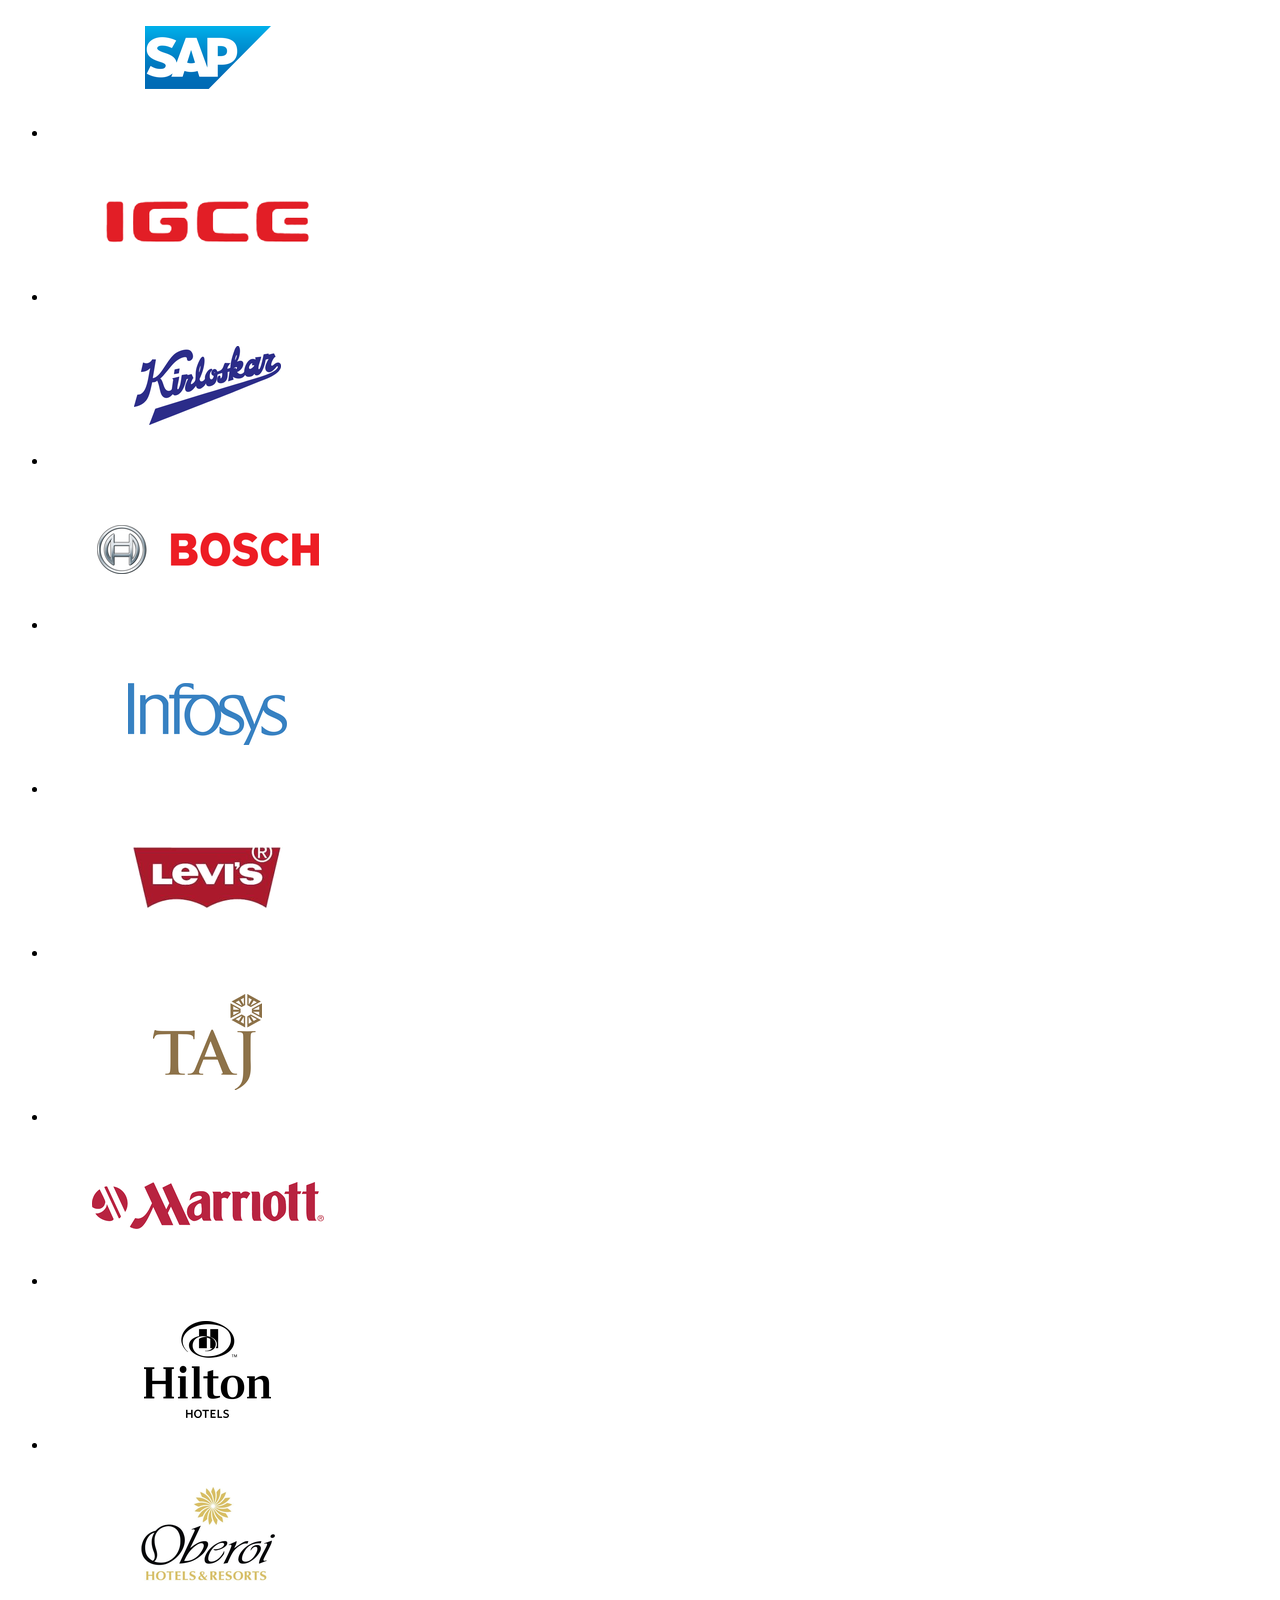
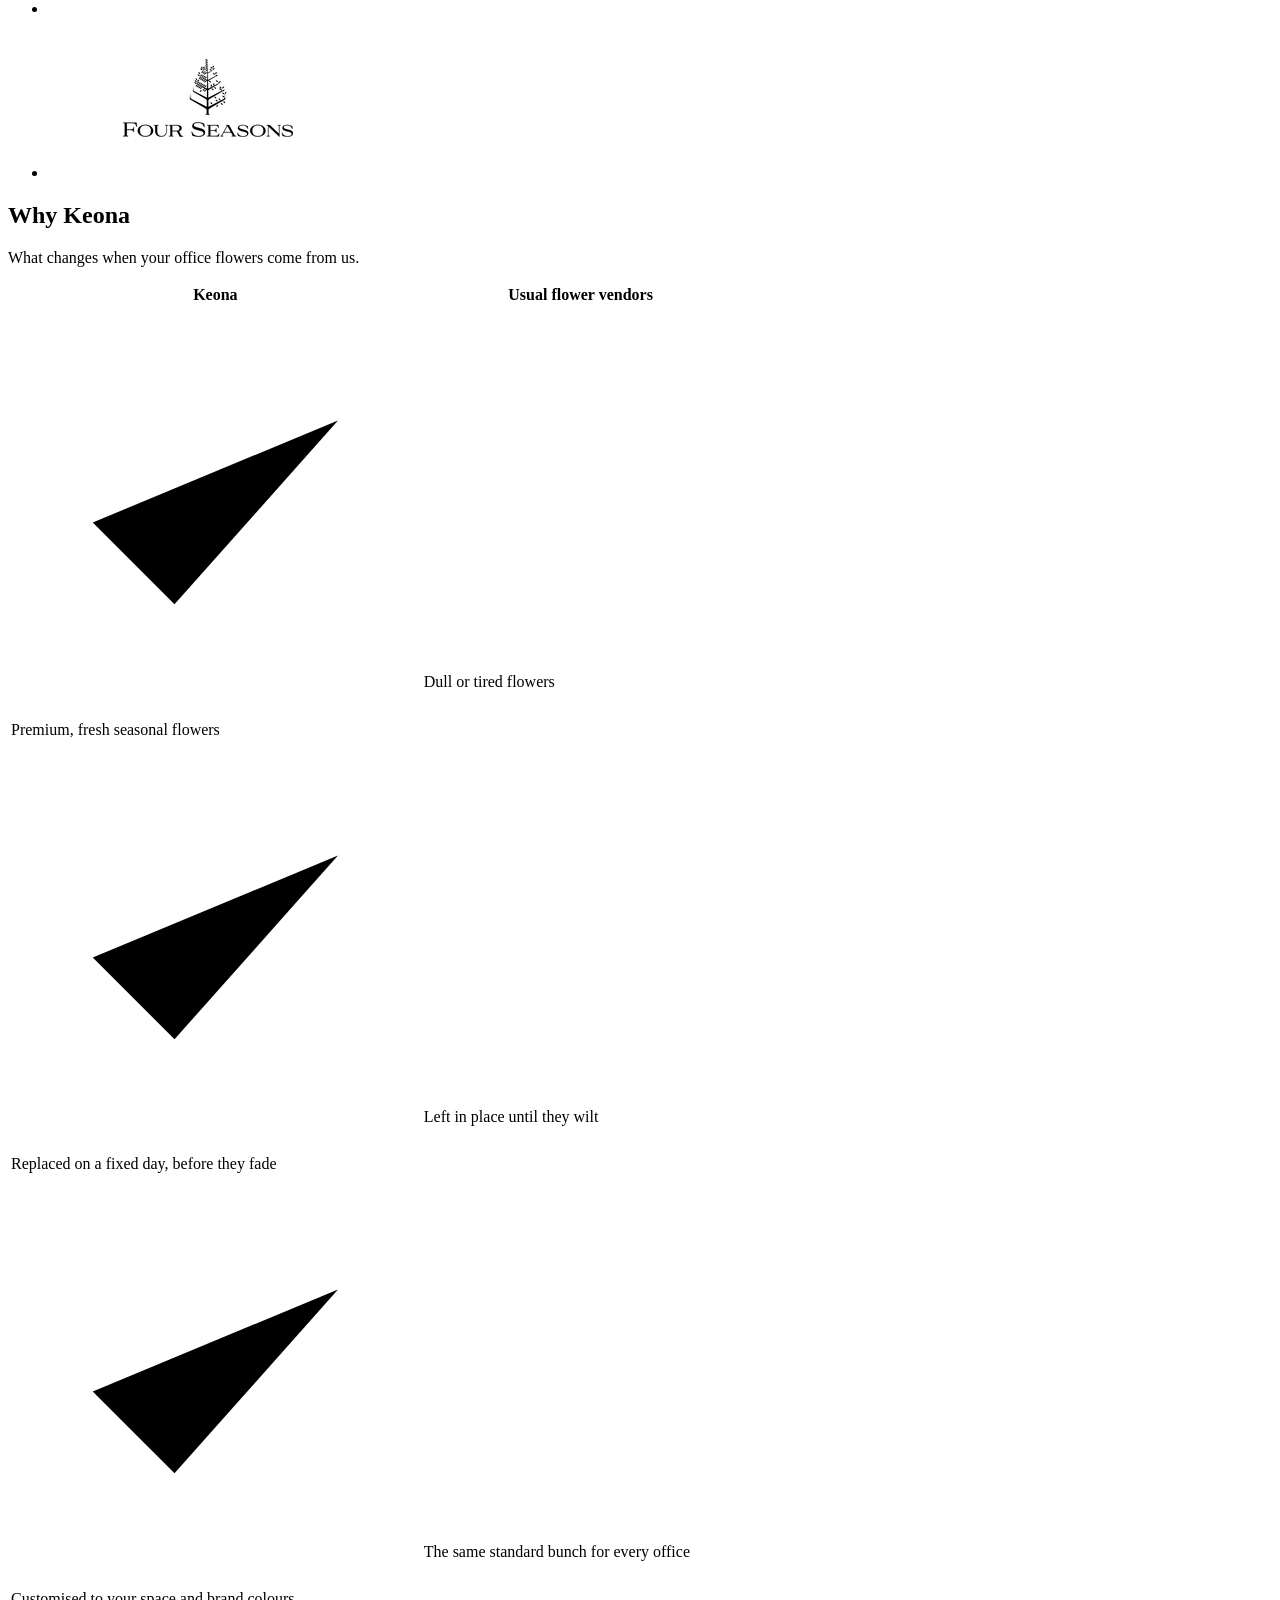
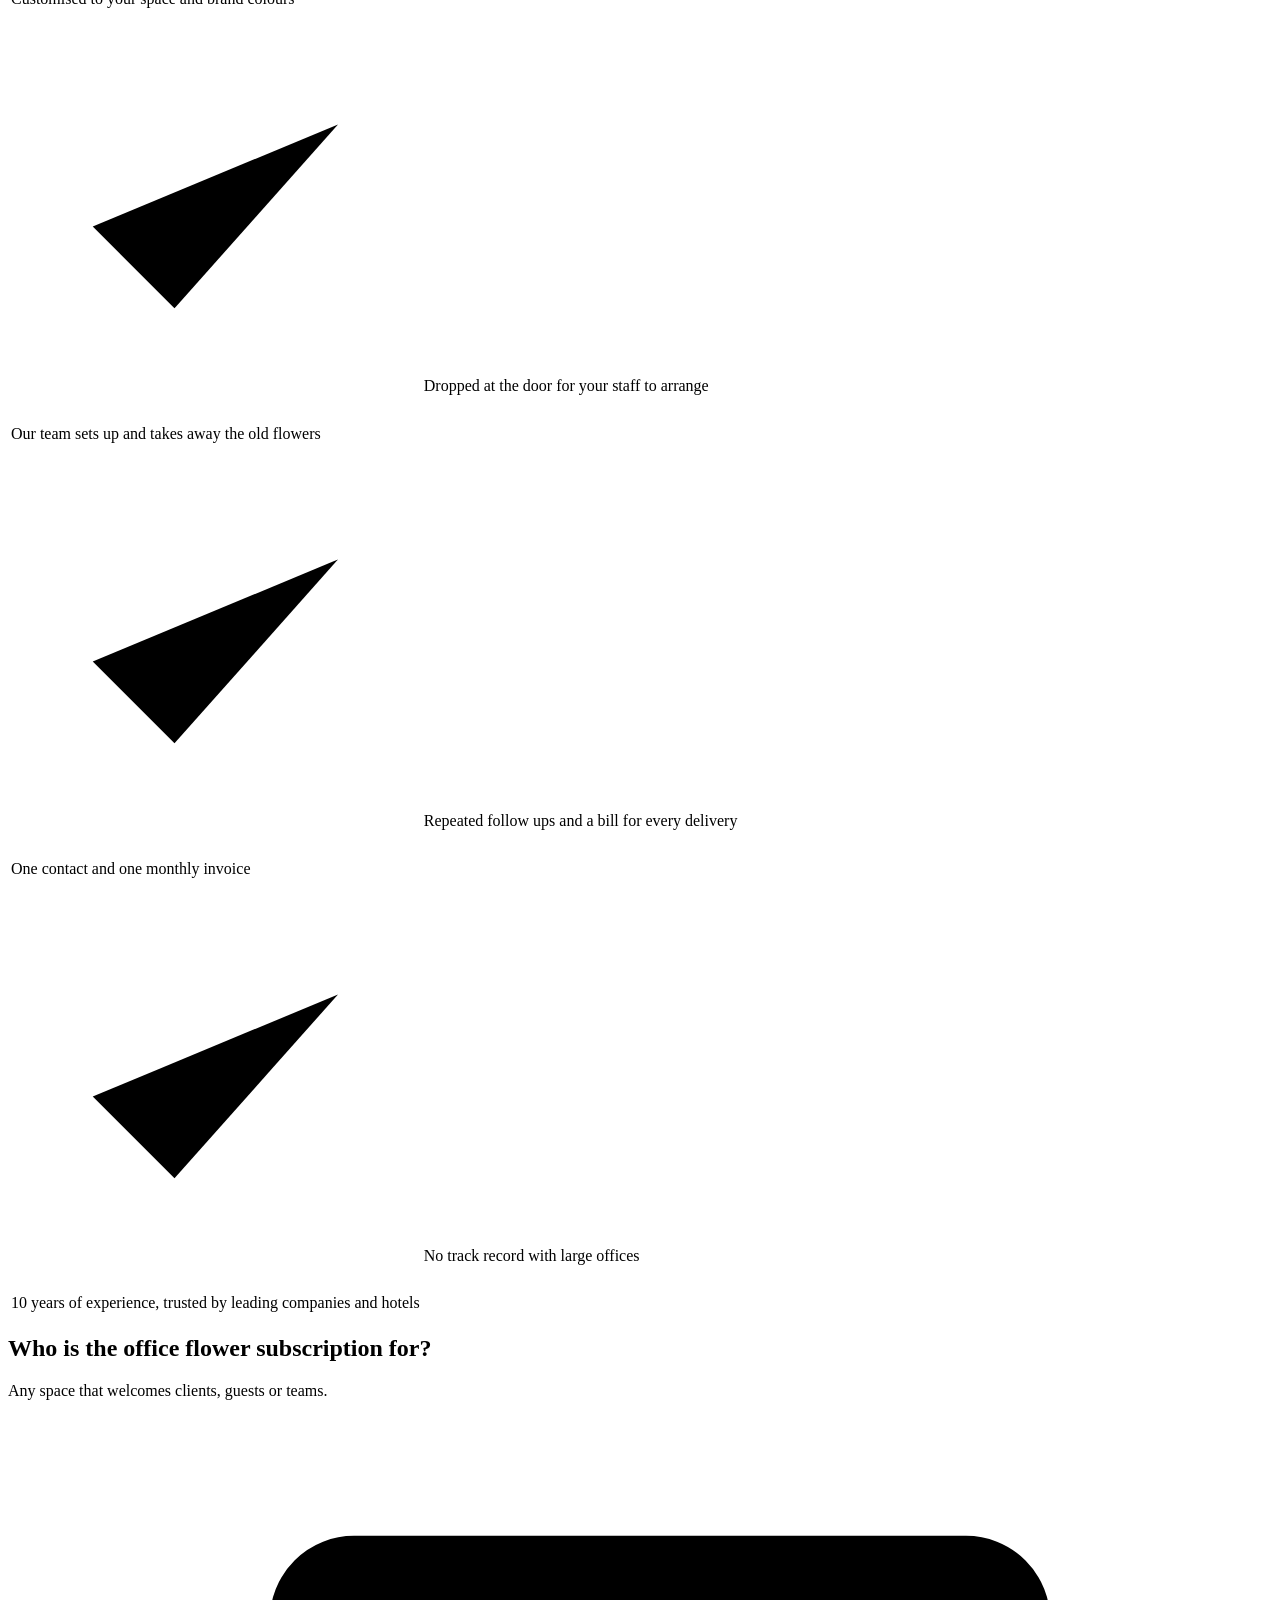
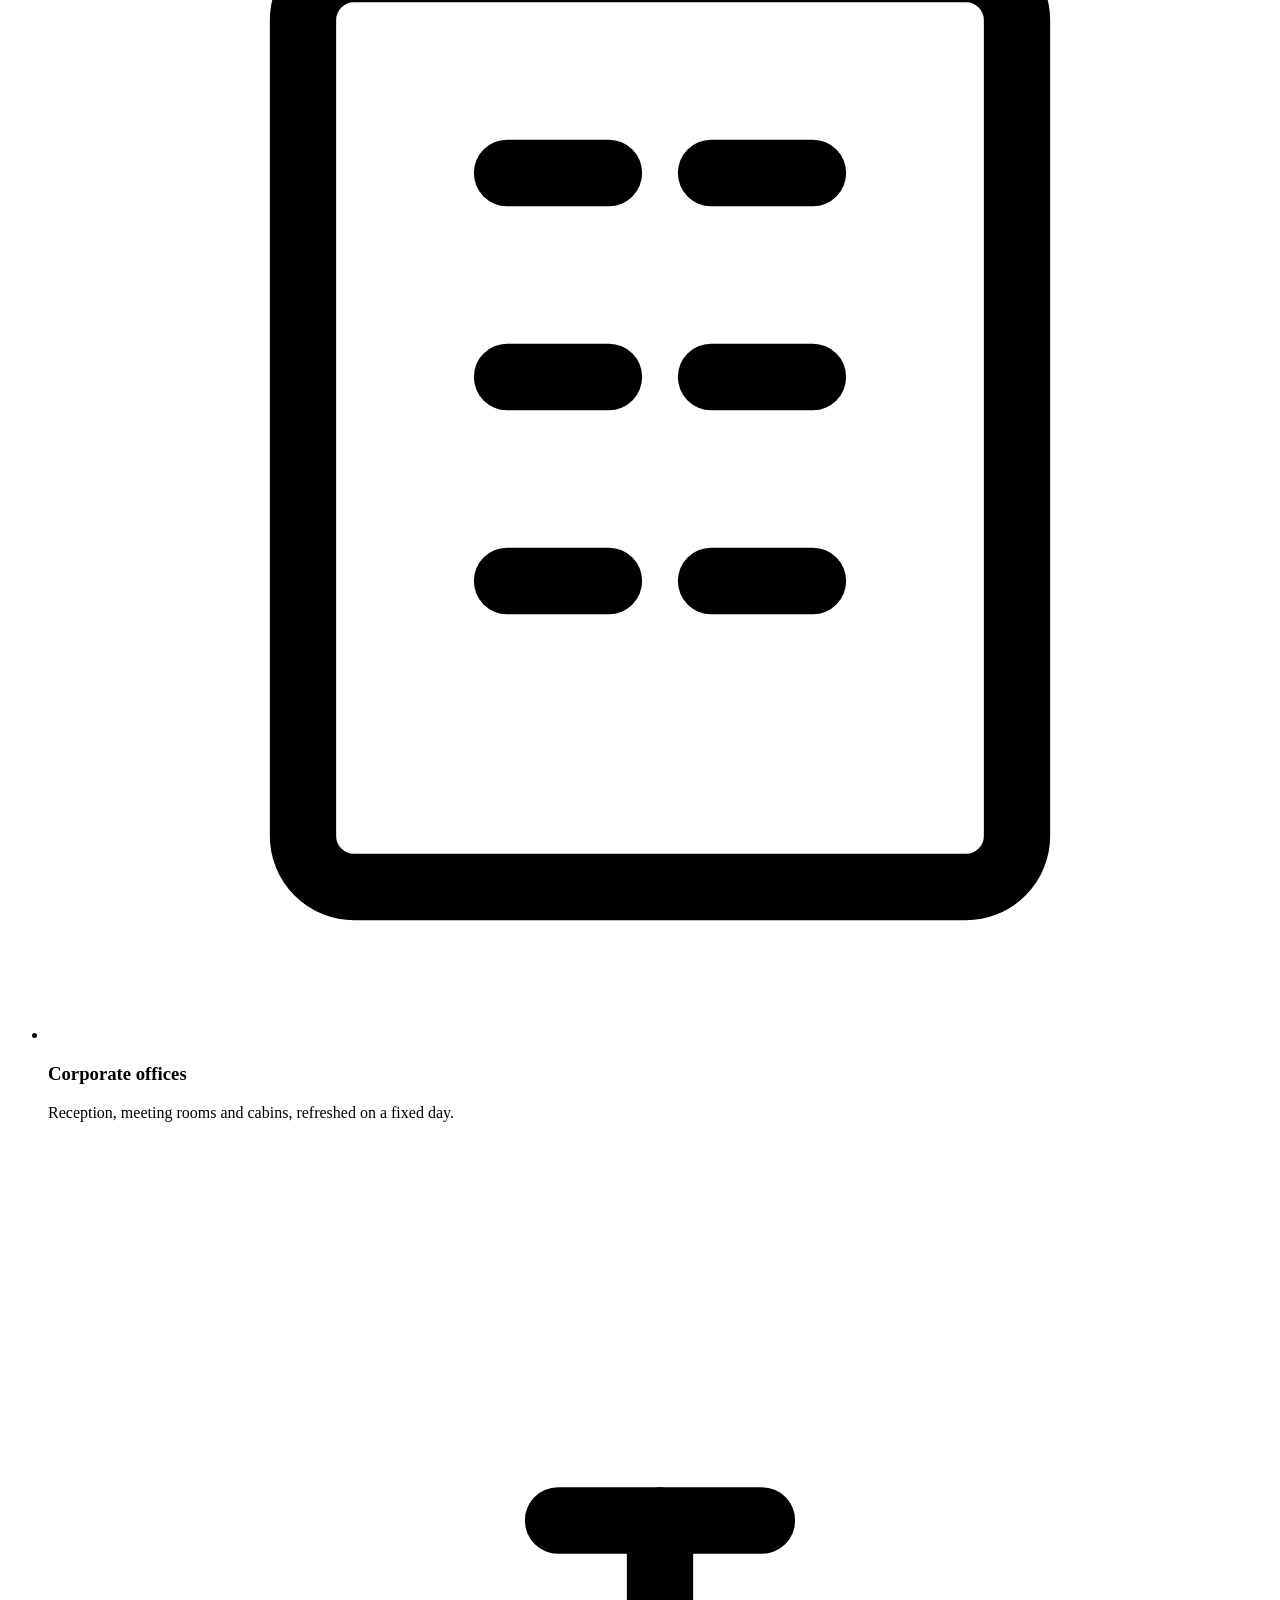
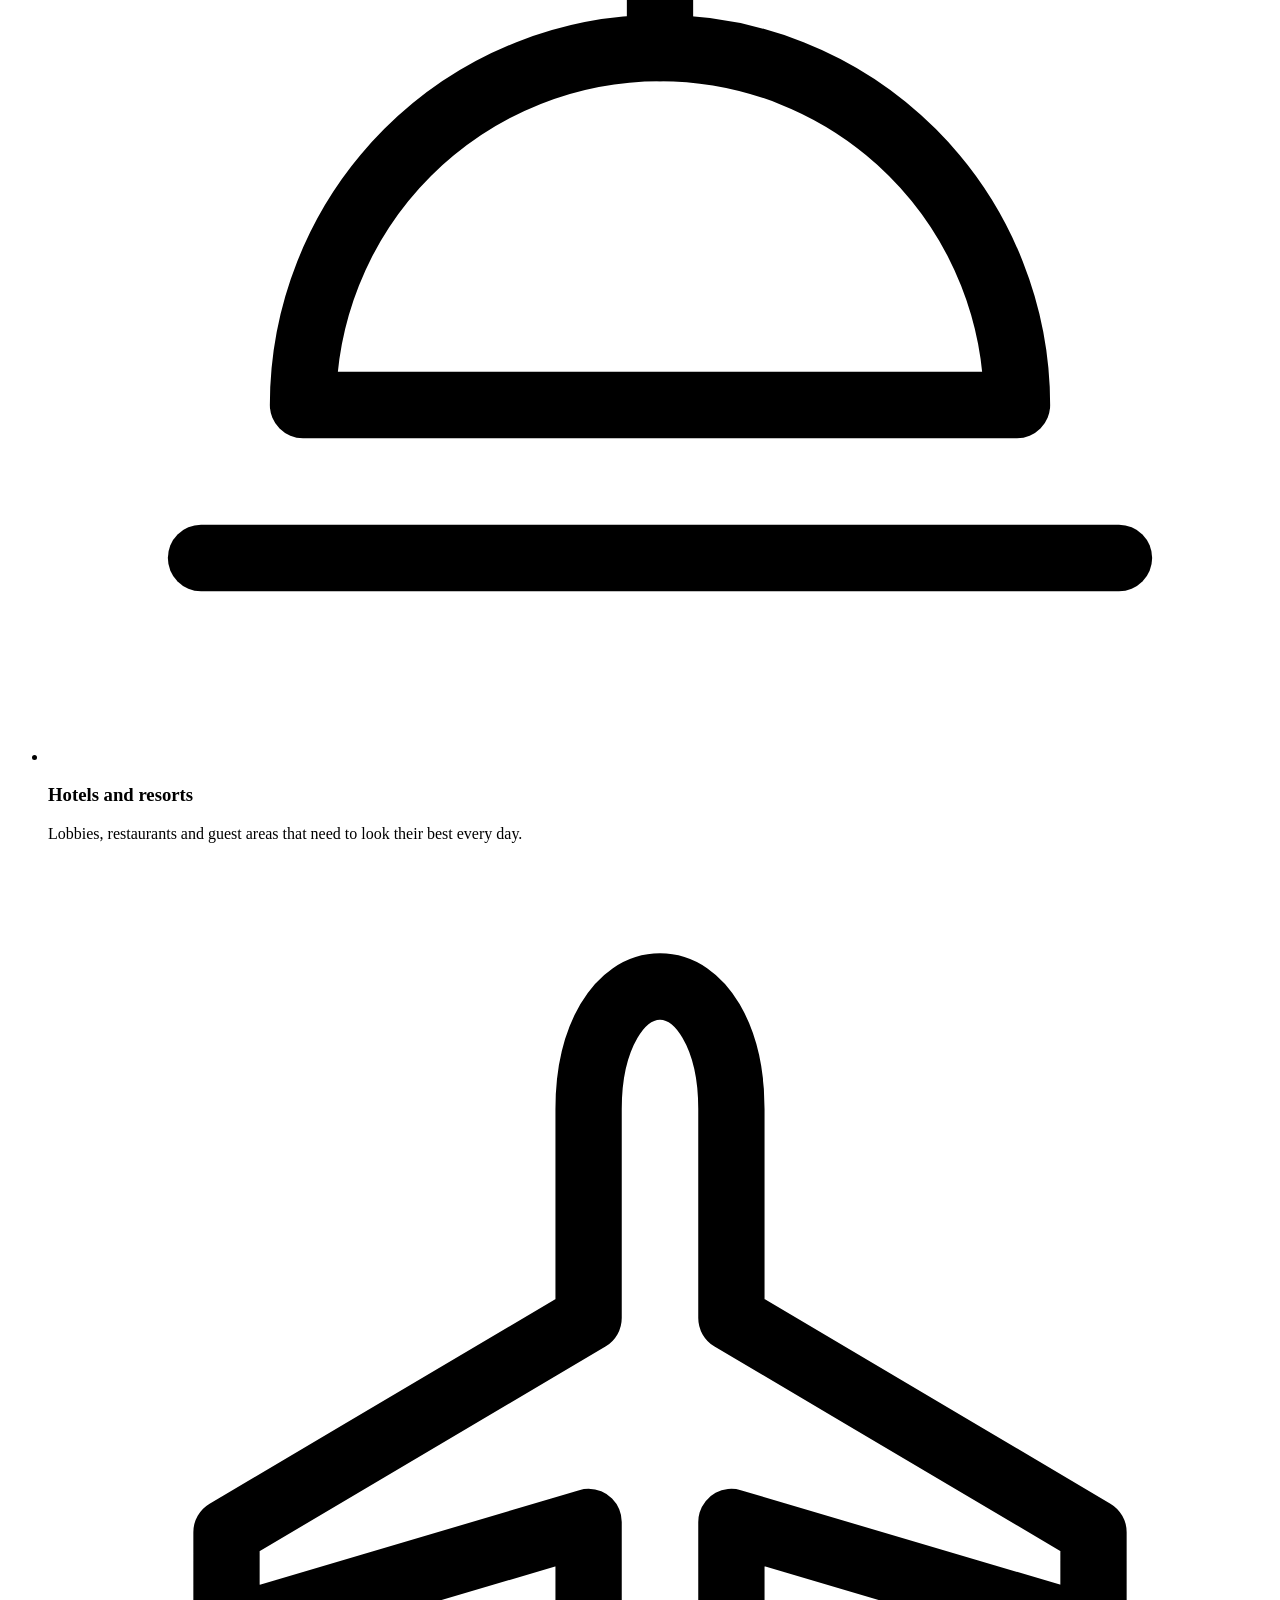
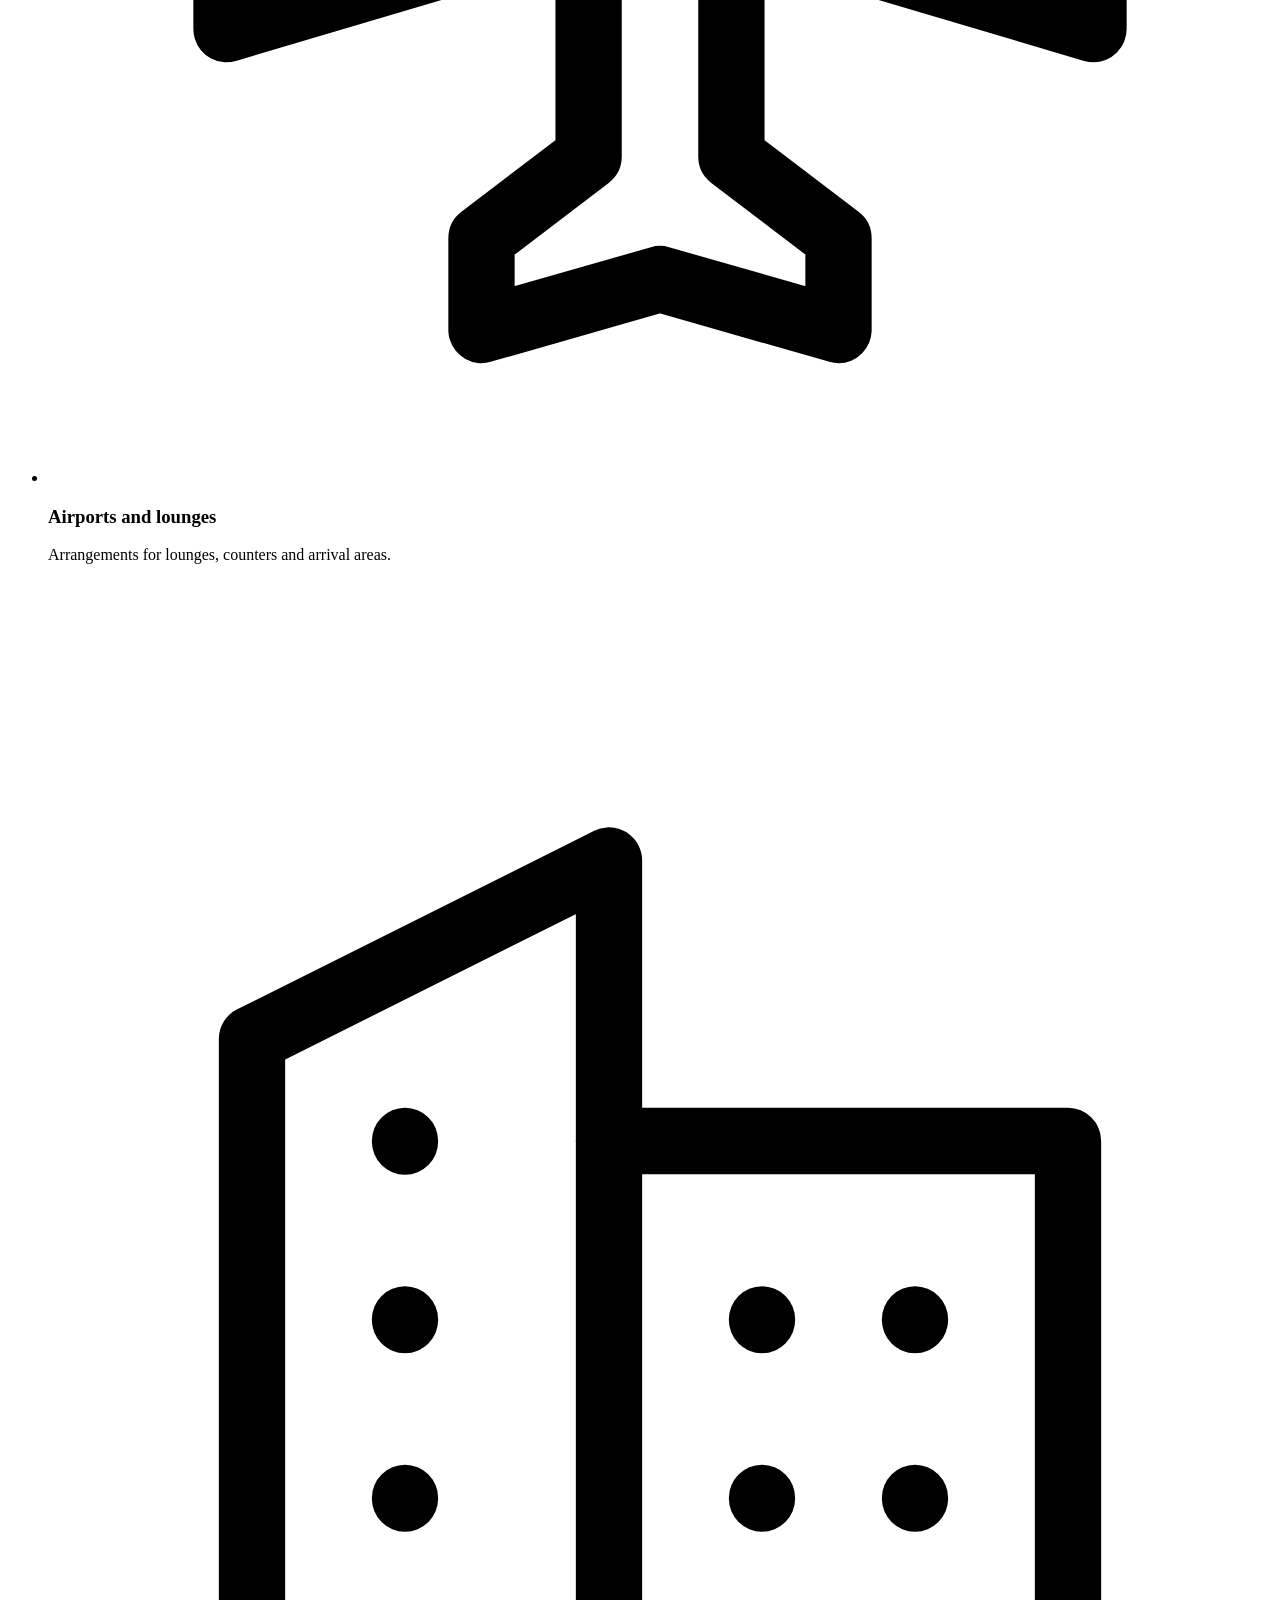
